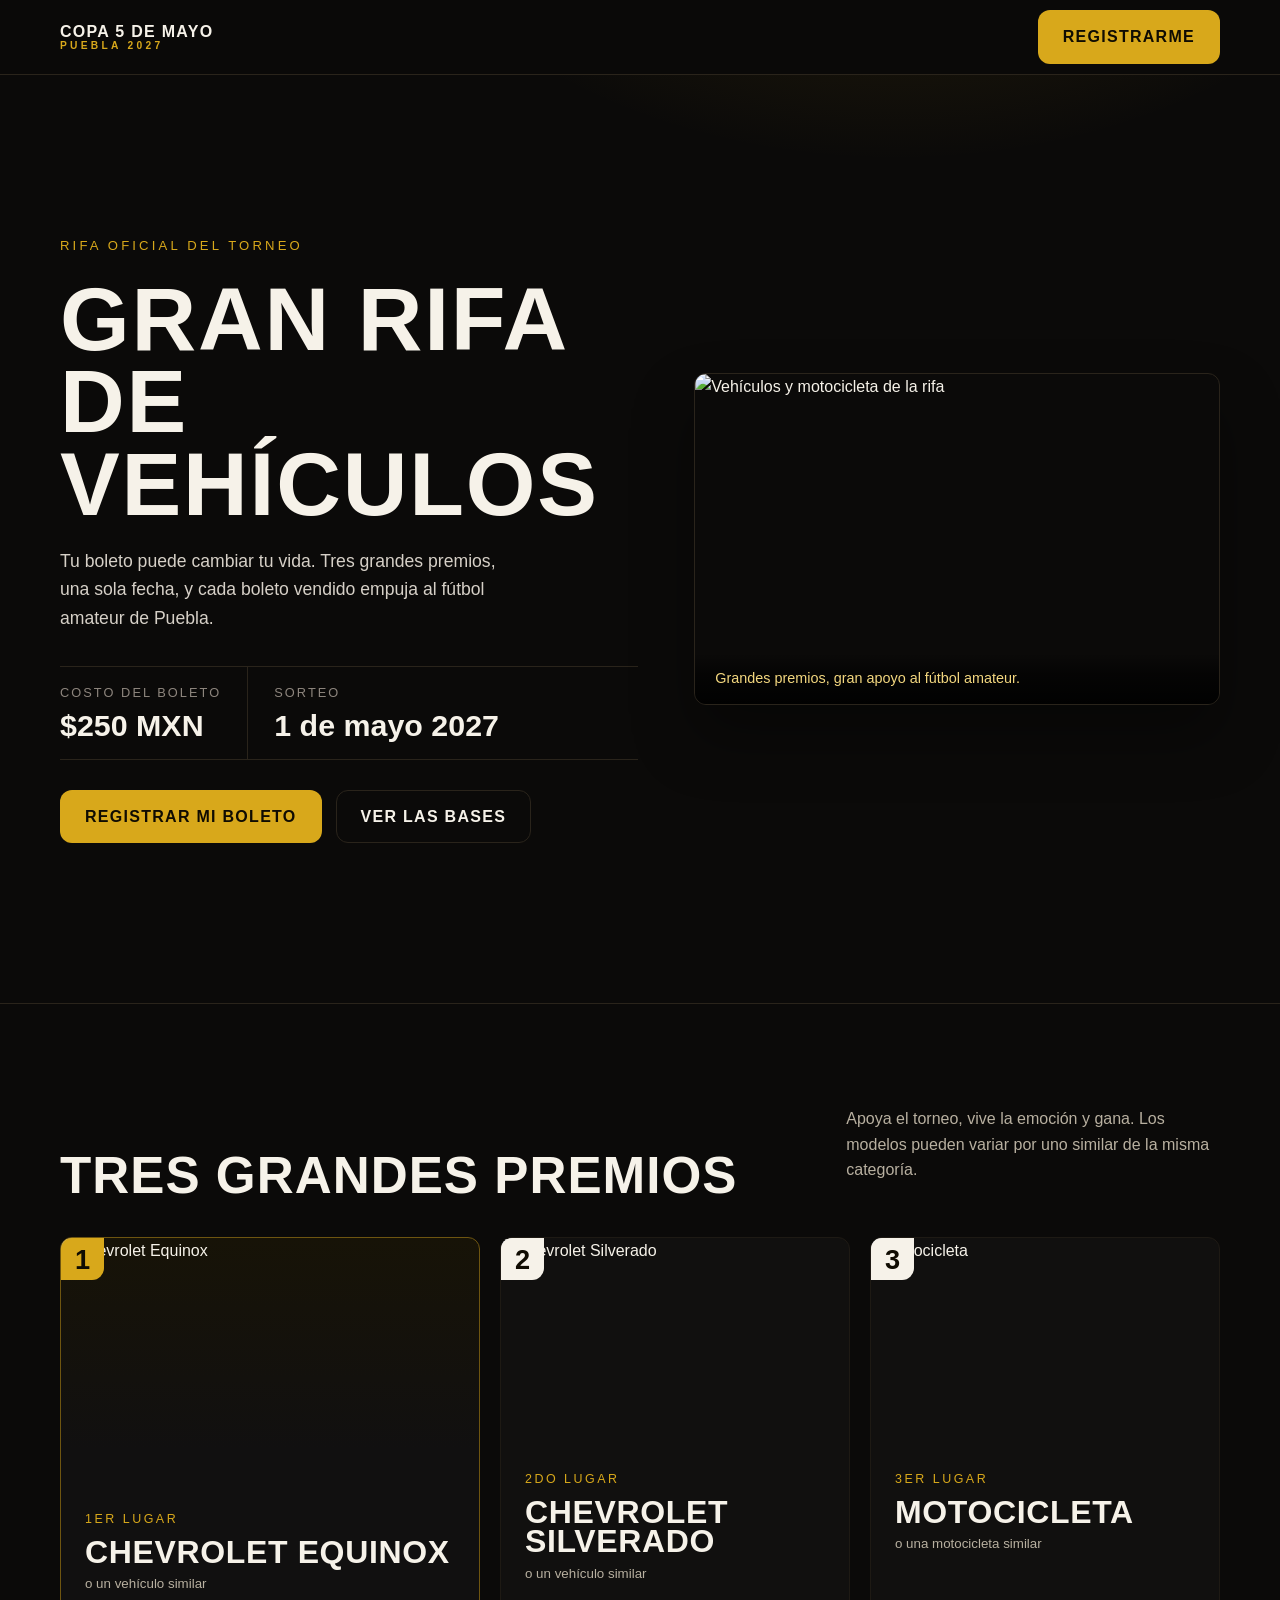
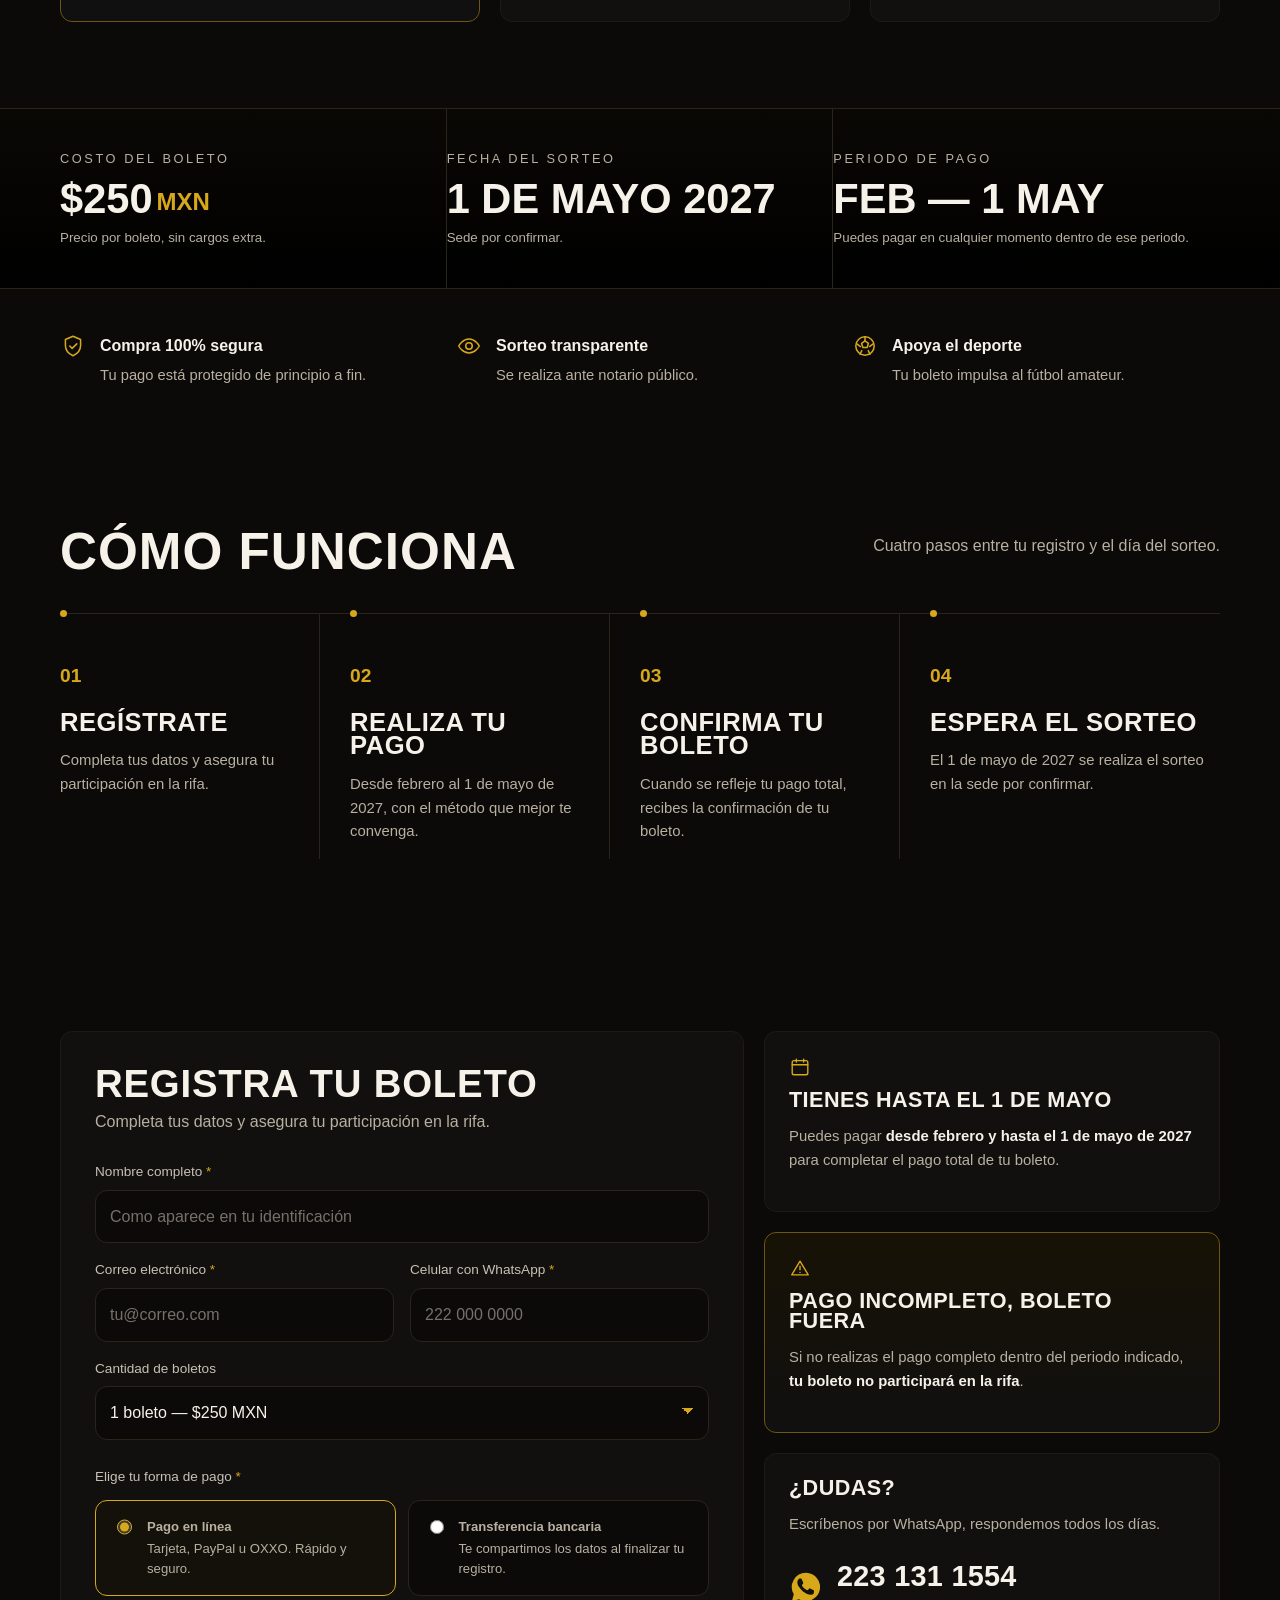
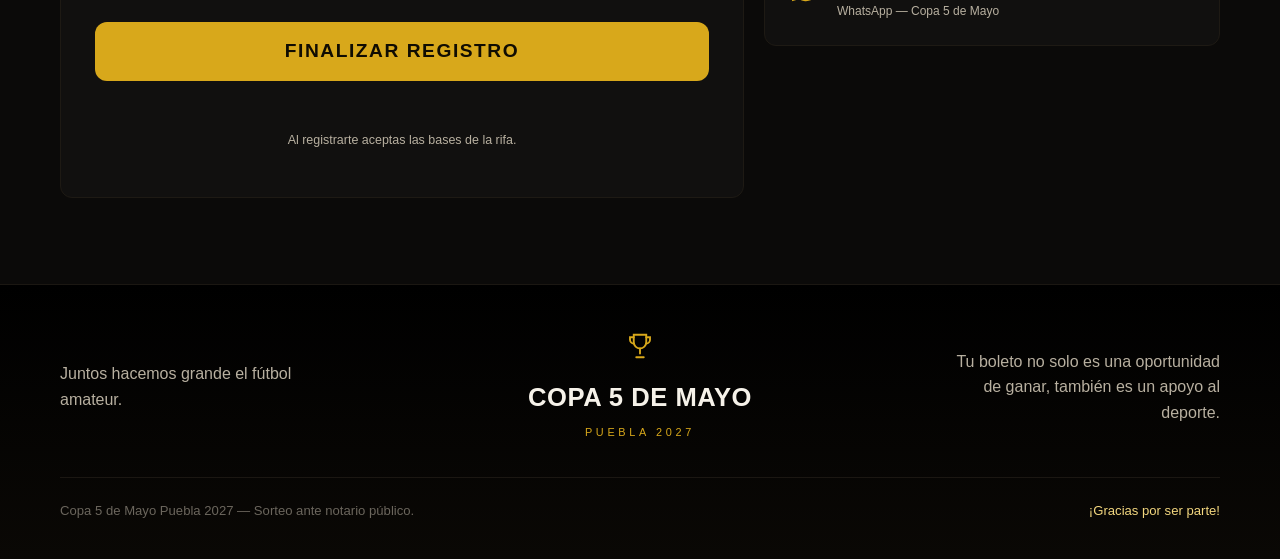
==== index.html @ 0016e9bf "first commit" ====
<!DOCTYPE html>
<html lang="es-MX">
  <head>
    <meta charset="UTF-8" />
    <meta name="viewport" content="width=device-width, initial-scale=1.0" />
    <title>Gran Rifa de Vehículos — Copa 5 de Mayo Puebla 2027</title>
    <meta
      name="description"
      content="Rifa oficial de la Copa 5 de Mayo Puebla 2027. Boleto $250 MXN. Sorteo el 1 de mayo de 2027 ante notario público."
    />
    <link rel="stylesheet" href="styles.css" />
  </head>
  <body>
    <header>
      <div class="container navbar">
        <a class="brand" href="#inicio" aria-label="Inicio">
          <span class="brand-name">Copa 5 de Mayo<span>Puebla 2027</span></span>
        </a>
        <a class="btn btn-primary" href="#registro">Registrarme</a>
      </div>
    </header>

    <main id="inicio">
      <section class="hero" id="rifa">
        <div class="container hero-grid">
          <div>
            <p class="kicker">Rifa oficial del torneo</p>
            <h1>Gran rifa<br />de vehículos</h1>
            <p class="lead">
              Tu boleto puede cambiar tu vida. Tres grandes premios, una sola fecha, y cada boleto vendido empuja al fútbol amateur de Puebla.
            </p>

            <dl class="hero-stats">
              <div>
                <dt>Costo del boleto</dt>
                <dd>$250 MXN</dd>
              </div>
              <div>
                <dt>Sorteo</dt>
                <dd>1 de mayo 2027</dd>
              </div>
            </dl>

            <div class="hero-actions">
              <a class="btn btn-primary" href="#registro">Registrar mi boleto</a>
              <a class="btn btn-outline" href="#bases">Ver las bases</a>
            </div>
          </div>

          <div class="hero-visual" aria-label="Premios de la rifa">
            <img src="img/vehiculos-hero.jpg" alt="Vehículos y motocicleta de la rifa" />
            <div class="hero-tag">Grandes premios, gran apoyo al fútbol amateur.</div>
          </div>
        </div>
      </section>

      <section id="premios">
        <div class="container">
          <div class="section-head">
            <h2>Tres grandes premios</h2>
            <p>Apoya el torneo, vive la emoción y gana. Los modelos pueden variar por uno similar de la misma categoría.</p>
          </div>

          <div class="prizes">
            <article class="prize featured">
              <figure>
                <span class="badge">1</span>
                <img src="img/equinox.jpg" alt="Chevrolet Equinox" />
              </figure>
              <div class="prize-body">
                <span class="label">1er lugar</span>
                <h3>Chevrolet Equinox</h3>
                <small>o un vehículo similar</small>
              </div>
            </article>

            <article class="prize">
              <figure>
                <span class="badge">2</span>
                <img src="img/silverado.jpg" alt="Chevrolet Silverado" />
              </figure>
              <div class="prize-body">
                <span class="label">2do lugar</span>
                <h3>Chevrolet Silverado</h3>
                <small>o un vehículo similar</small>
              </div>
            </article>

            <article class="prize">
              <figure>
                <span class="badge">3</span>
                <img src="img/motocicleta.jpg" alt="Motocicleta" />
              </figure>
              <div class="prize-body">
                <span class="label">3er lugar</span>
                <h3>Motocicleta</h3>
                <small>o una motocicleta similar</small>
              </div>
            </article>
          </div>
        </div>
      </section>

      <div class="stats-banner">
        <dl class="container">
          <div class="metric">
            <dt>Costo del boleto</dt>
            <dd>$250<span class="currency">MXN</span></dd>
            <small>Precio por boleto, sin cargos extra.</small>
          </div>
          <div class="metric">
            <dt>Fecha del sorteo</dt>
            <dd>1 de mayo 2027</dd>
            <small>Sede por confirmar.</small>
          </div>
          <div class="metric">
            <dt>Periodo de pago</dt>
            <dd>Feb — 1 may</dd>
            <small>Puedes pagar en cualquier momento dentro de ese periodo.</small>
          </div>
        </dl>
      </div>

      <div class="container">
        <div class="features">
          <div class="feature">
            <svg viewBox="0 0 24 24" stroke="currentColor" stroke-width="1.4" fill="none" stroke-linecap="round" stroke-linejoin="round">
              <path d="M12 3l7 3v5.5c0 4.2-2.9 7.6-7 9.5-4.1-1.9-7-5.3-7-9.5V6l7-3Z"/>
              <path d="M9 12l2.2 2.2L15.5 10"/>
            </svg>
            <div>
              <b>Compra 100% segura</b>
              <span>Tu pago está protegido de principio a fin.</span>
            </div>
          </div>

          <div class="feature">
            <svg viewBox="0 0 24 24" stroke="currentColor" stroke-width="1.4" fill="none" stroke-linecap="round" stroke-linejoin="round">
              <path d="M2.5 12S6 5.5 12 5.5 21.5 12 21.5 12 18 18.5 12 18.5 2.5 12 2.5 12Z"/>
              <circle cx="12" cy="12" r="3"/>
            </svg>
            <div>
              <b>Sorteo transparente</b>
              <span>Se realiza ante notario público.</span>
            </div>
          </div>

          <div class="feature">
            <svg viewBox="0 0 24 24" stroke="currentColor" stroke-width="1.4" fill="none" stroke-linecap="round" stroke-linejoin="round">
              <circle cx="12" cy="12" r="8.5"/>
              <path d="M12 7.2l3.2 2.3-1.2 3.8h-4l-1.2-3.8L12 7.2Z"/>
              <path d="M12 3.5v3.7M4.2 9.9l3.6 2.6M19.8 9.9l-3.6 2.6M7.4 19.6l1.6-3.3M16.6 19.6L15 16.3"/>
            </svg>
            <div>
              <b>Apoya el deporte</b>
              <span>Tu boleto impulsa al fútbol amateur.</span>
            </div>
          </div>
        </div>
      </div>

      <section id="torneo">
        <div class="container">
          <div class="section-head">
            <h2>Cómo funciona</h2>
            <p>Cuatro pasos entre tu registro y el día del sorteo.</p>
          </div>

          <div class="steps">
            <div class="step">
              <p class="num">01</p>
              <h3>Regístrate</h3>
              <p>Completa tus datos y asegura tu participación en la rifa.</p>
            </div>
            <div class="step">
              <p class="num">02</p>
              <h3>Realiza tu pago</h3>
              <p>Desde febrero al 1 de mayo de 2027, con el método que mejor te convenga.</p>
            </div>
            <div class="step">
              <p class="num">03</p>
              <h3>Confirma tu boleto</h3>
              <p>Cuando se refleje tu pago total, recibes la confirmación de tu boleto.</p>
            </div>
            <div class="step">
              <p class="num">04</p>
              <h3>Espera el sorteo</h3>
              <p>El 1 de mayo de 2027 se realiza el sorteo en la sede por confirmar.</p>
            </div>
          </div>
        </div>
      </section>

      <section id="registro">
        <div class="container register-grid">
          <div class="panel">
            <h2>Registra tu boleto</h2>
            <p class="subtext">Completa tus datos y asegura tu participación en la rifa.</p>

            <form class="form" action="#" method="post">
              <div class="fields">
                <div class="field full">
                  <label for="nombre">Nombre completo <span class="required">*</span></label>
                  <input id="nombre" name="nombre" type="text" placeholder="Como aparece en tu identificación" required />
                </div>

                <div class="field">
                  <label for="email">Correo electrónico <span class="required">*</span></label>
                  <input id="email" name="email" type="email" placeholder="tu@correo.com" required />
                </div>

                <div class="field">
                  <label for="tel">Celular con WhatsApp <span class="required">*</span></label>
                  <input id="tel" name="tel" type="tel" placeholder="222 000 0000" required />
                </div>

                <div class="field full">
                  <label for="boletos">Cantidad de boletos</label>
                  <select id="boletos" name="boletos">
                    <option>1 boleto — $250 MXN</option>
                    <option>2 boletos — $500 MXN</option>
                    <option>3 boletos — $750 MXN</option>
                    <option>5 boletos — $1,250 MXN</option>
                    <option>10 boletos — $2,500 MXN</option>
                  </select>
                </div>
              </div>

              <fieldset>
                <legend>Elige tu forma de pago <span class="required">*</span></legend>
                <div class="payment-options">
                  <label class="payment-option">
                    <input type="radio" name="pago" value="linea" checked />
                    <span>
                      <strong>Pago en línea</strong>
                      <span>Tarjeta, PayPal u OXXO. Rápido y seguro.</span>
                    </span>
                  </label>

                  <label class="payment-option">
                    <input type="radio" name="pago" value="transferencia" />
                    <span>
                      <strong>Transferencia bancaria</strong>
                      <span>Te compartimos los datos al finalizar tu registro.</span>
                    </span>
                  </label>
                </div>
              </fieldset>

              <button class="btn btn-primary submit-btn" type="submit">Finalizar registro</button>
              <div class="form-status" aria-live="polite"></div>
              <p class="note">Al registrarte aceptas las bases de la rifa.</p>
            </form>
          </div>

          <aside class="sidebar">
            <div class="info-card">
              <svg class="card-icon" viewBox="0 0 24 24" fill="none" stroke="currentColor" stroke-width="1.5" stroke-linecap="round" stroke-linejoin="round">
                <rect x="3.5" y="5" width="17" height="15.5" rx="2"/>
                <path d="M3.5 9.5h17M8 3.5v3M16 3.5v3"/>
              </svg>
              <h3>Tienes hasta el 1 de mayo</h3>
              <p>Puedes pagar <strong>desde febrero y hasta el 1 de mayo de 2027</strong> para completar el pago total de tu boleto.</p>
            </div>

            <div class="info-card warning">
              <svg class="card-icon" viewBox="0 0 24 24" fill="none" stroke="currentColor" stroke-width="1.5" stroke-linecap="round" stroke-linejoin="round">
                <path d="M12 4.5 21 19.5H3L12 4.5Z"/>
                <path d="M12 10v4M12 16.8v.2"/>
              </svg>
              <h3>Pago incompleto, boleto fuera</h3>
              <p>Si no realizas el pago completo dentro del periodo indicado, <strong>tu boleto no participará en la rifa</strong>.</p>
            </div>

            <div class="info-card" id="contacto">
              <h3>¿Dudas?</h3>
              <p style="margin-bottom: 16px;">Escríbenos por WhatsApp, respondemos todos los días.</p>
              <a class="whatsapp" href="https://wa.me/522231311554" target="_blank" rel="noopener noreferrer">
                <svg viewBox="0 0 24 24" fill="currentColor" aria-hidden="true">
                  <path d="M12 2a10 10 0 0 0-8.6 15.1L2 22l5-1.3A10 10 0 1 0 12 2Zm5.6 14.2c-.2.7-1.3 1.3-1.9 1.3-.5 0-1.1.2-3.6-.9-3-1.3-4.9-4.5-5-4.7-.2-.2-1.2-1.6-1.2-3.1 0-1.4.8-2.1 1-2.4.3-.3.6-.4.8-.4h.6c.2 0 .5-.1.7.5l1 2.4c.1.2.1.4 0 .6l-.4.6-.3.3c-.1.2-.3.3-.1.6.1.3.7 1.2 1.5 1.9 1 .9 1.8 1.2 2.1 1.3.3.1.4.1.6-.1l.9-1c.2-.2.4-.2.6-.1l2.2 1.1c.2.1.4.2.5.3.1.2.1.6-.1 1.3Z"/>
                </svg>
                <span>
                  <span class="whatsapp-number">223 131 1554</span>
                  <small>WhatsApp — Copa 5 de Mayo</small>
                </span>
              </a>
            </div>
          </aside>
        </div>
      </section>
    </main>

    <footer id="bases">
      <div class="container">
        <div class="footer-top">
          <p>Juntos hacemos grande el fútbol amateur.</p>

          <div class="footer-brand">
            <svg viewBox="0 0 24 24" fill="none" stroke="currentColor" stroke-width="1.5" stroke-linecap="round">
              <path d="M7 3h10v6a5 5 0 0 1-10 0V3Z"/>
              <path d="M7 5H4v2a3 3 0 0 0 3 3M17 5h3v2a3 3 0 0 1-3 3"/>
              <path d="M12 14v4M9 21h6"/>
            </svg>
            <b>Copa 5 de Mayo</b>
            <span>Puebla 2027</span>
          </div>

          <p class="right">Tu boleto no solo es una oportunidad de ganar, también es un apoyo al deporte.</p>
        </div>

        <div class="footer-bottom">
          <span>Copa 5 de Mayo Puebla 2027 — Sorteo ante notario público.</span>
          <em>¡Gracias por ser parte!</em>
        </div>
      </div>
    </footer>

    <script src="script.js"></script>
  </body>
</html>
---- styles.css ----
:root {
  --bg: #0b0a09;
  --bg-soft: #171310;
  --panel: #11100f;
  --line: #2a241b;
  --gold: #d8a81b;
  --gold-light: #f3d77f;
  --gold-deep: #6e5510;
  --text: #f6f2e9;
  --muted: #b8b0a0;
  --muted-strong: #8d857d;
  --shadow: rgba(0, 0, 0, 0.35);
  --radius: 12px;
  --container: 1160px;
}

* {
  box-sizing: border-box;
}

html {
  scroll-behavior: smooth;
}

body {
  margin: 0;
  font-family: Arial, Helvetica, sans-serif;
  background: var(--bg);
  color: var(--text);
  line-height: 1.6;
}

a {
  color: inherit;
  text-decoration: none;
}

img {
  display: block;
  max-width: 100%;
}

button,
input,
select {
  font: inherit;
}

.container {
  width: min(var(--container), calc(100% - 32px));
  margin: 0 auto;
}

header {
  position: sticky;
  top: 0;
  z-index: 20;
  background: rgba(11, 10, 9, 0.88);
  border-bottom: 1px solid var(--line);
  backdrop-filter: blur(10px);
}

.navbar {
  display: flex;
  align-items: center;
  justify-content: space-between;
  gap: 32px;
  min-height: 74px;
}

.brand {
  display: inline-flex;
  align-items: center;
  gap: 12px;
  text-decoration: none;
}

.brand-mark {
  width: 28px;
  height: 28px;
  display: block;
  color: var(--gold);
}

.brand-name {
  font-weight: 800;
  letter-spacing: 0.08em;
  text-transform: uppercase;
  line-height: 1.1;
}

.brand-name span {
  display: block;
  font-size: 0.64rem;
  letter-spacing: 0.32em;
  color: var(--gold);
}

.nav {
  display: flex;
  align-items: center;
  gap: 26px;
  margin-left: auto;
}

.nav a {
  color: var(--muted);
  font-size: 0.92rem;
  padding: 4px 0;
  border-bottom: 1.5px solid transparent;
  transition: color 0.2s ease, border-color 0.2s ease;
}

.nav a:hover,
.nav a.active {
  color: var(--text);
  border-color: var(--gold);
}

.btn {
  display: inline-flex;
  align-items: center;
  justify-content: center;
  gap: 10px;
  padding: 13px 24px;
  border-radius: var(--radius);
  border: 1px solid transparent;
  font-weight: 700;
  letter-spacing: 0.08em;
  text-transform: uppercase;
  cursor: pointer;
  transition: transform 0.18s ease, background 0.18s ease, border-color 0.18s ease;
}

.btn:hover {
  transform: translateY(-1px);
}

.btn-primary {
  background: var(--gold);
  color: #100c02;
}

.btn-primary:hover {
  background: var(--gold-light);
}

.btn-outline {
  background: transparent;
  border-color: var(--line);
  color: var(--text);
}

.btn-outline:hover {
  border-color: var(--gold);
  color: var(--gold-light);
}

.hero {
  position: relative;
  overflow: hidden;
  border-bottom: 1px solid var(--line);
}

.hero::before {
  content: "";
  position: absolute;
  inset: -30% 0 auto 0;
  height: 520px;
  background: radial-gradient(60% 100% at 70% 0, rgba(216, 168, 27, 0.18), transparent 70%);
  pointer-events: none;
}

.hero-grid {
  position: relative;
  display: grid;
  grid-template-columns: 1.1fr 1fr;
  gap: 56px;
  align-items: center;
  padding: 74px 0;
}

.kicker {
  margin: 0 0 22px;
  color: var(--gold);
  font-size: 0.82rem;
  letter-spacing: 0.24em;
  text-transform: uppercase;
}

h1, h2, h3 {
  margin: 0;
  line-height: 0.92;
  letter-spacing: 0.02em;
  text-transform: uppercase;
}

h1 {
  font-size: clamp(3rem, 7vw, 5.8rem);
}

.lead {
  max-width: 46ch;
  margin-top: 22px;
  color: #d6d0c7;
  font-size: 1.1rem;
}

.hero-stats {
  display: flex;
  gap: 0;
  margin: 34px 0 30px;
  border-top: 1px solid var(--line);
  border-bottom: 1px solid var(--line);
}

.hero-stats div {
  padding: 16px 26px 16px 0;
  margin-right: 26px;
  border-right: 1px solid var(--line);
}

.hero-stats div:last-child {
  border-right: 0;
}

.hero-stats dt {
  color: var(--muted-strong);
  font-size: 0.8rem;
  text-transform: uppercase;
  letter-spacing: 0.16em;
}

.hero-stats dd {
  margin: 6px 0 0;
  font-weight: 800;
  font-size: 1.9rem;
  line-height: 1.1;
}

.hero-actions {
  display: flex;
  flex-wrap: wrap;
  gap: 14px;
}

.hero-visual {
  position: relative;
  border: 1px solid var(--line);
  border-radius: var(--radius);
  overflow: hidden;
  box-shadow: 0 32px 60px var(--shadow);
}

.hero-visual img {
  width: 100%;
  height: 330px;
  object-fit: cover;
}

.hero-tag {
  position: absolute;
  inset: auto 0 0 0;
  padding: 14px 20px;
  background: linear-gradient(0deg, rgba(0,0,0,0.9), rgba(0,0,0,0.55) 60%, transparent);
  color: var(--gold-light);
  font-size: 0.9rem;
}

section {
  padding: 86px 0;
}

.section-head {
  display: flex;
  align-items: end;
  justify-content: space-between;
  gap: 32px;
  margin-bottom: 38px;
}

.section-head h2 {
  font-size: clamp(2.2rem, 4vw, 3.25rem);
}

.section-head p {
  max-width: 42ch;
  color: var(--muted);
}

.prizes {
  display: grid;
  grid-template-columns: 1.2fr 1fr 1fr;
  gap: 20px;
}

.prize {
  background: var(--panel);
  border: 1px solid #1e1a14;
  border-radius: var(--radius);
  overflow: hidden;
}

.prize.featured {
  border-color: var(--gold-deep);
  background: linear-gradient(180deg, #171307, #111010 55%);
}

.prize figure {
  position: relative;
  margin: 0;
}

.prize img {
  width: 100%;
  height: 210px;
  object-fit: cover;
}

.prize.featured img {
  height: 250px;
}

.badge {
  position: absolute;
  top: 0;
  left: 0;
  padding: 8px 14px 7px;
  background: var(--gold);
  color: #100c02;
  font-weight: 800;
  font-size: 1.7rem;
  line-height: 1;
  border-bottom-right-radius: var(--radius);
}

.prize:nth-child(2) .badge,
.prize:nth-child(3) .badge {
  background: var(--text);
}

.prize-body {
  padding: 22px 24px 26px;
}

.prize-body .label {
  display: block;
  margin-bottom: 8px;
  color: var(--gold);
  font-size: 0.78rem;
  text-transform: uppercase;
  letter-spacing: 0.2em;
}

.prize-body h3 {
  font-size: 2rem;
}

.prize-body small {
  display: block;
  margin-top: 6px;
  color: var(--muted);
}

.stats-banner {
  border-top: 1px solid var(--line);
  border-bottom: 1px solid var(--line);
  background: linear-gradient(180deg, #0a0805, #000);
}

.stats-banner .container {
  display: grid;
  grid-template-columns: repeat(3, minmax(0, 1fr));
}

.metric {
  padding: 40px 32px 40px 0;
  border-right: 1px solid var(--line);
}

.metric:last-child {
  border-right: 0;
  padding-right: 0;
}

.metric dt {
  margin-bottom: 10px;
  color: var(--muted);
  font-size: 0.8rem;
  letter-spacing: 0.2em;
  text-transform: uppercase;
}

.metric dd {
  margin: 0;
  font-size: clamp(2.6rem, 3vw, 3rem);
  font-weight: 800;
  line-height: 0.95;
  text-transform: uppercase;
}

.metric dd .currency {
  color: var(--gold);
  font-size: 1.5rem;
  vertical-align: middle;
  margin-left: 4px;
}

.metric small {
  display: block;
  margin-top: 8px;
  color: var(--muted);
}

.features {
  display: grid;
  grid-template-columns: repeat(3, minmax(0, 1fr));
  gap: 28px;
  padding: 44px 0;
}

.feature {
  display: flex;
  gap: 14px;
  align-items: flex-start;
}

.feature svg {
  width: 26px;
  height: 26px;
  color: var(--gold);
  flex-shrink: 0;
}

.feature b {
  display: block;
  margin-bottom: 3px;
}

.feature span {
  color: var(--muted);
  font-size: 0.92rem;
}

.steps {
  display: grid;
  grid-template-columns: repeat(4, minmax(0, 1fr));
  gap: 0;
  border-top: 1px solid var(--line);
}

.step {
  position: relative;
  padding: 28px 30px 0 0;
  margin-right: 30px;
  border-right: 1px solid var(--line);
}

.step:last-child {
  margin-right: 0;
  padding-right: 0;
  border-right: 0;
}

.step::before {
  content: "";
  position: absolute;
  top: -4px;
  left: 0;
  width: 7px;
  height: 7px;
  background: var(--gold);
  border-radius: 50%;
}

.step .num {
  color: var(--gold);
  font-weight: 800;
  font-size: 1.2rem;
}

.step h3 {
  margin: 10px 0 8px;
  font-size: 1.6rem;
}

.step p {
  color: var(--muted);
  font-size: 0.93rem;
}

.register-grid {
  display: grid;
  grid-template-columns: 1.5fr 1fr;
  gap: 20px;
  align-items: start;
}

.panel {
  background: var(--panel);
  border: 1px solid #1e1a14;
  border-radius: var(--radius);
  padding: 34px;
}

.panel h2 {
  font-size: clamp(2rem, 3vw, 2.4rem);
}

.subtext {
  margin-top: 8px;
  color: var(--muted);
}

.form {
  margin-top: 26px;
}

.fields {
  display: grid;
  grid-template-columns: 1fr 1fr;
  gap: 16px;
}

.field {
  display: flex;
  flex-direction: column;
  gap: 7px;
}

.field.full {
  grid-column: 1 / -1;
}

label {
  font-size: 0.85rem;
  color: #c8c0b4;
}

.required {
  color: var(--gold);
}

input,
select {
  width: 100%;
  background: #0b0a09;
  border: 1px solid var(--line);
  border-radius: var(--radius);
  color: var(--text);
  padding: 13px 14px;
  transition: border-color 0.18s ease;
}

input::placeholder {
  color: #76706a;
}

input:focus,
select:focus {
  border-color: var(--gold);
  outline: none;
}

select {
  appearance: none;
  background-image: linear-gradient(45deg, transparent 50%, var(--gold) 50%),
    linear-gradient(135deg, var(--gold) 50%, transparent 50%);
  background-position: calc(100% - 20px) 21px, calc(100% - 14px) 21px;
  background-size: 6px 6px;
  background-repeat: no-repeat;
}

fieldset {
  border: 0;
  padding: 0;
  margin: 26px 0 0;
}

legend {
  padding: 0;
  margin-bottom: 12px;
  color: #c8c0b4;
  font-size: 0.85rem;
}

.payment-options {
  display: grid;
  grid-template-columns: 1fr 1fr;
  gap: 12px;
}

.payment-option {
  display: flex;
  align-items: flex-start;
  gap: 12px;
  padding: 16px;
  background: #0b0a09;
  border: 1px solid var(--line);
  border-radius: var(--radius);
  cursor: pointer;
}

.payment-option input {
  width: 16px;
  height: 16px;
  margin-top: 2px;
  accent-color: var(--gold);
}

.payment-option strong {
  display: block;
  margin-bottom: 3px;
}

.payment-option span {
  color: var(--muted);
  font-size: 0.82rem;
  line-height: 1.5;
}

.payment-option:has(input:checked) {
  border-color: var(--gold);
  background: #14110a;
}

.submit-btn {
  width: 100%;
  margin-top: 26px;
  font-size: 1.2rem;
}

.form-status {
  min-height: 24px;
  margin-top: 12px;
  font-size: 0.88rem;
  color: var(--gold-light);
}

.note {
  margin-top: 14px;
  text-align: center;
  color: var(--muted);
  font-size: 0.78rem;
}

.sidebar {
  display: flex;
  flex-direction: column;
  gap: 20px;
}

.info-card {
  padding: 24px;
  border: 1px solid #1e1a14;
  border-radius: var(--radius);
  background: var(--panel);
}

.info-card.warning {
  border-color: var(--gold-deep);
  background: linear-gradient(180deg, #171205, #111010);
}

.info-card h3 {
  margin-bottom: 10px;
  font-size: 1.35rem;
}

.info-card p {
  color: var(--muted);
  font-size: 0.93rem;
}

.info-card strong {
  color: var(--text);
  font-weight: 600;
}

.card-icon {
  display: block;
  width: 22px;
  height: 22px;
  margin-bottom: 12px;
  color: var(--gold);
}

.whatsapp {
  display: flex;
  align-items: center;
  gap: 14px;
}

.whatsapp svg {
  width: 34px;
  height: 34px;
  color: var(--gold);
}

.whatsapp-number {
  display: block;
  font-size: 1.8rem;
  font-weight: 800;
  letter-spacing: 0.01em;
}

.whatsapp small {
  display: block;
  margin-top: 3px;
  color: var(--muted);
  font-size: 0.75rem;
}

footer {
  border-top: 1px solid #1b1712;
  padding: 46px 0 38px;
  background: linear-gradient(180deg, #000, #0a0805);
}

.footer-top {
  display: grid;
  grid-template-columns: 1fr auto 1fr;
  gap: 32px;
  align-items: center;
}

.footer-top p {
  max-width: 32ch;
  color: var(--muted);
}

.footer-top .right {
  margin-left: auto;
  text-align: right;
}

.footer-brand {
  text-align: center;
}

.footer-brand svg {
  width: 30px;
  height: 30px;
  margin: 0 auto 8px;
  color: var(--gold);
}

.footer-brand b {
  display: block;
  font-size: 1.6rem;
  text-transform: uppercase;
  letter-spacing: 0.02em;
}

.footer-brand span {
  font-size: 0.68rem;
  letter-spacing: 0.34em;
  color: var(--gold);
  text-transform: uppercase;
}

.footer-bottom {
  display: flex;
  justify-content: space-between;
  gap: 20px;
  margin-top: 34px;
  padding-top: 22px;
  border-top: 1px solid #1b1712;
  color: #6b665d;
  font-size: 0.82rem;
}

.footer-bottom em {
  font-style: normal;
  color: var(--gold-light);
}

@media (max-width: 1000px) {
  .section-head {
    flex-direction: column;
    align-items: flex-start;
    gap: 14px;
  }

  .hero-grid,
  .register-grid,
  .prizes {
    grid-template-columns: 1fr;
  }

  .stats-banner .container {
    grid-template-columns: 1fr;
  }

  .metric {
    border-right: 0;
    border-bottom: 1px solid var(--line);
    padding: 28px 0;
  }

  .metric:last-child {
    border-bottom: 0;
  }

  .features {
    grid-template-columns: 1fr;
  }

  .steps {
    grid-template-columns: 1fr 1fr;
  }

  .step:nth-child(2) {
    border-right: 0;
  }

  .footer-top {
    grid-template-columns: 1fr;
    text-align: center;
  }

  .footer-top p,
  .footer-top .right {
    margin: 0 auto;
    text-align: center;
    max-width: none;
  }

  .nav {
    display: none;
  }
}

@media (max-width: 640px) {
  .container {
    width: min(var(--container), calc(100% - 20px));
  }

  section {
    padding: 58px 0;
  }

  .hero-stats {
    flex-direction: column;
  }

  .hero-stats div {
    margin-right: 0;
    padding: 14px 0;
    border-right: 0;
    border-bottom: 1px solid var(--line);
  }

  .hero-stats div:last-child {
    border-bottom: 0;
  }

  .steps,
  .fields,
  .payment-options {
    grid-template-columns: 1fr;
  }

  .step {
    margin-right: 0;
    padding-right: 0;
    border-right: 0;
    padding-bottom: 22px;
  }

  .panel {
    padding: 24px;
  }

  .footer-bottom {
    flex-direction: column;
    text-align: center;
  }
}

@media (prefers-reduced-motion: reduce) {
  * {
    scroll-behavior: auto;
    transition: none !important;
  }
}
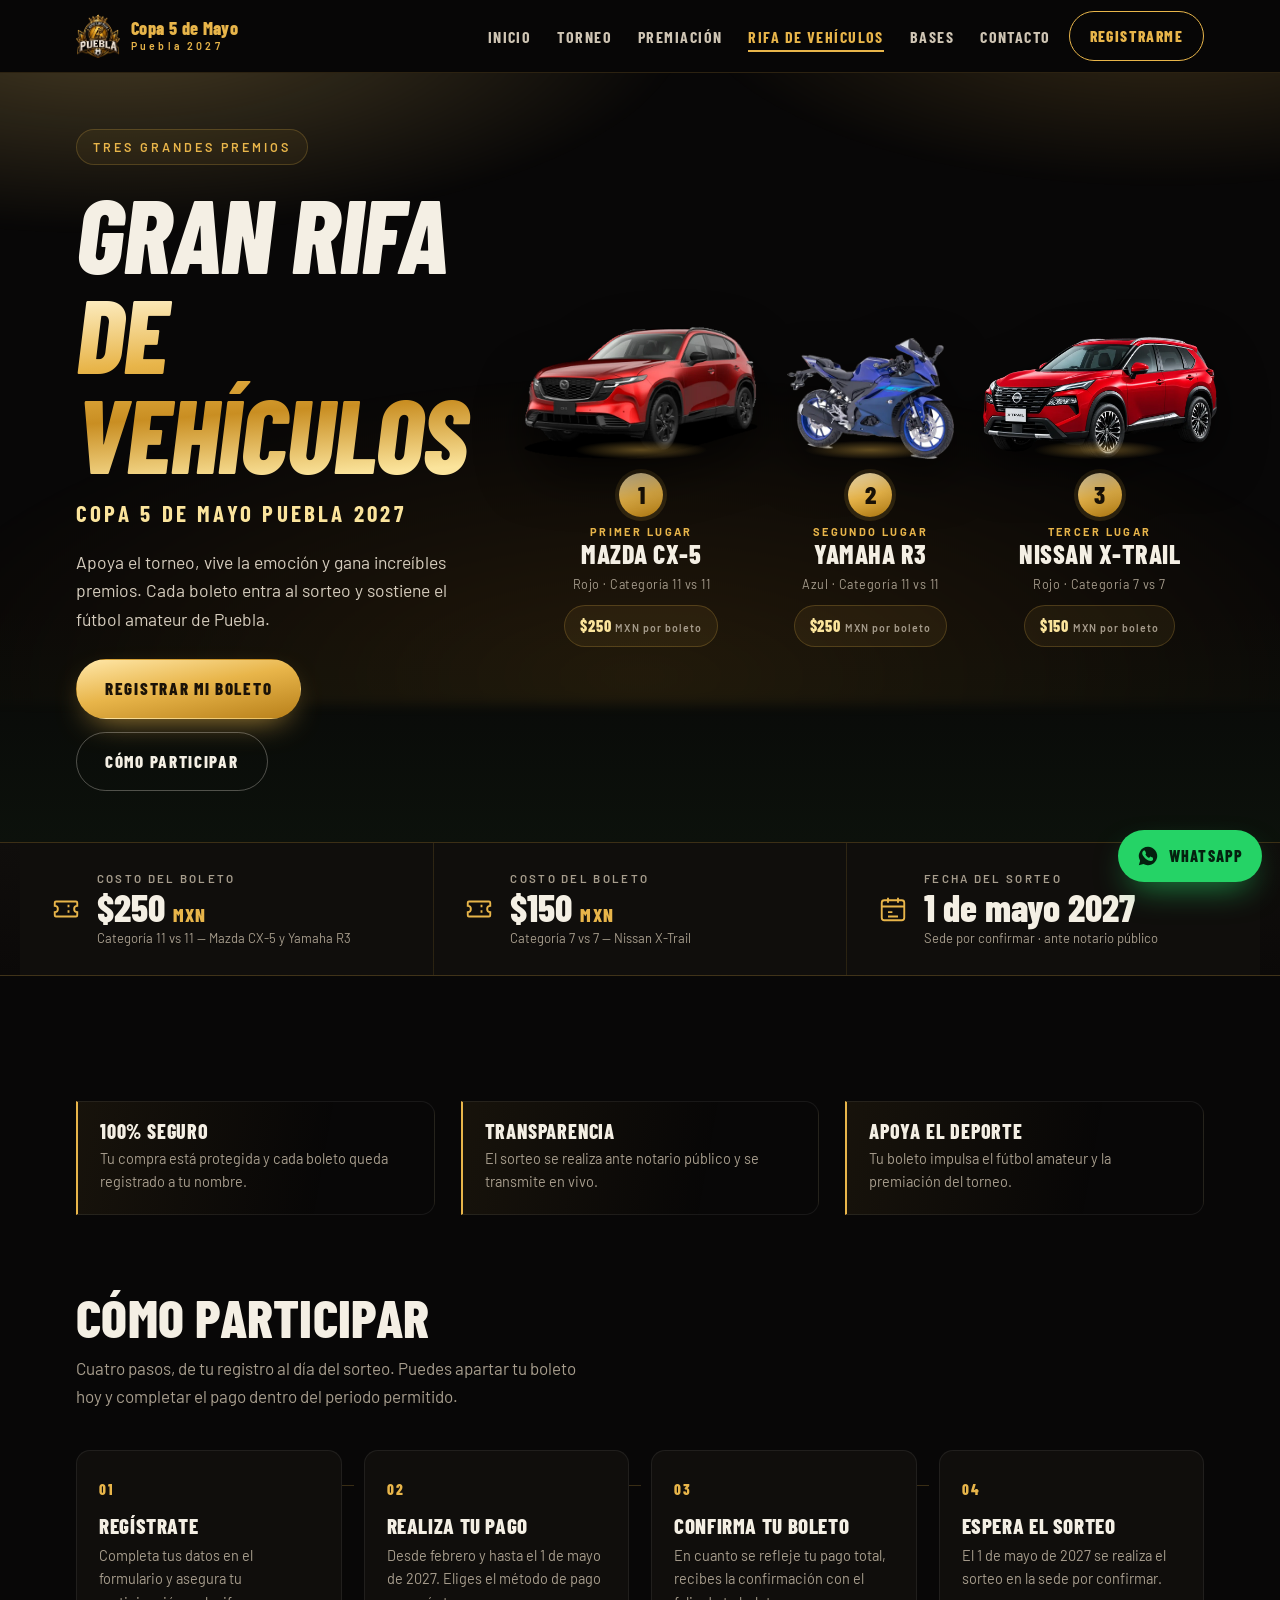
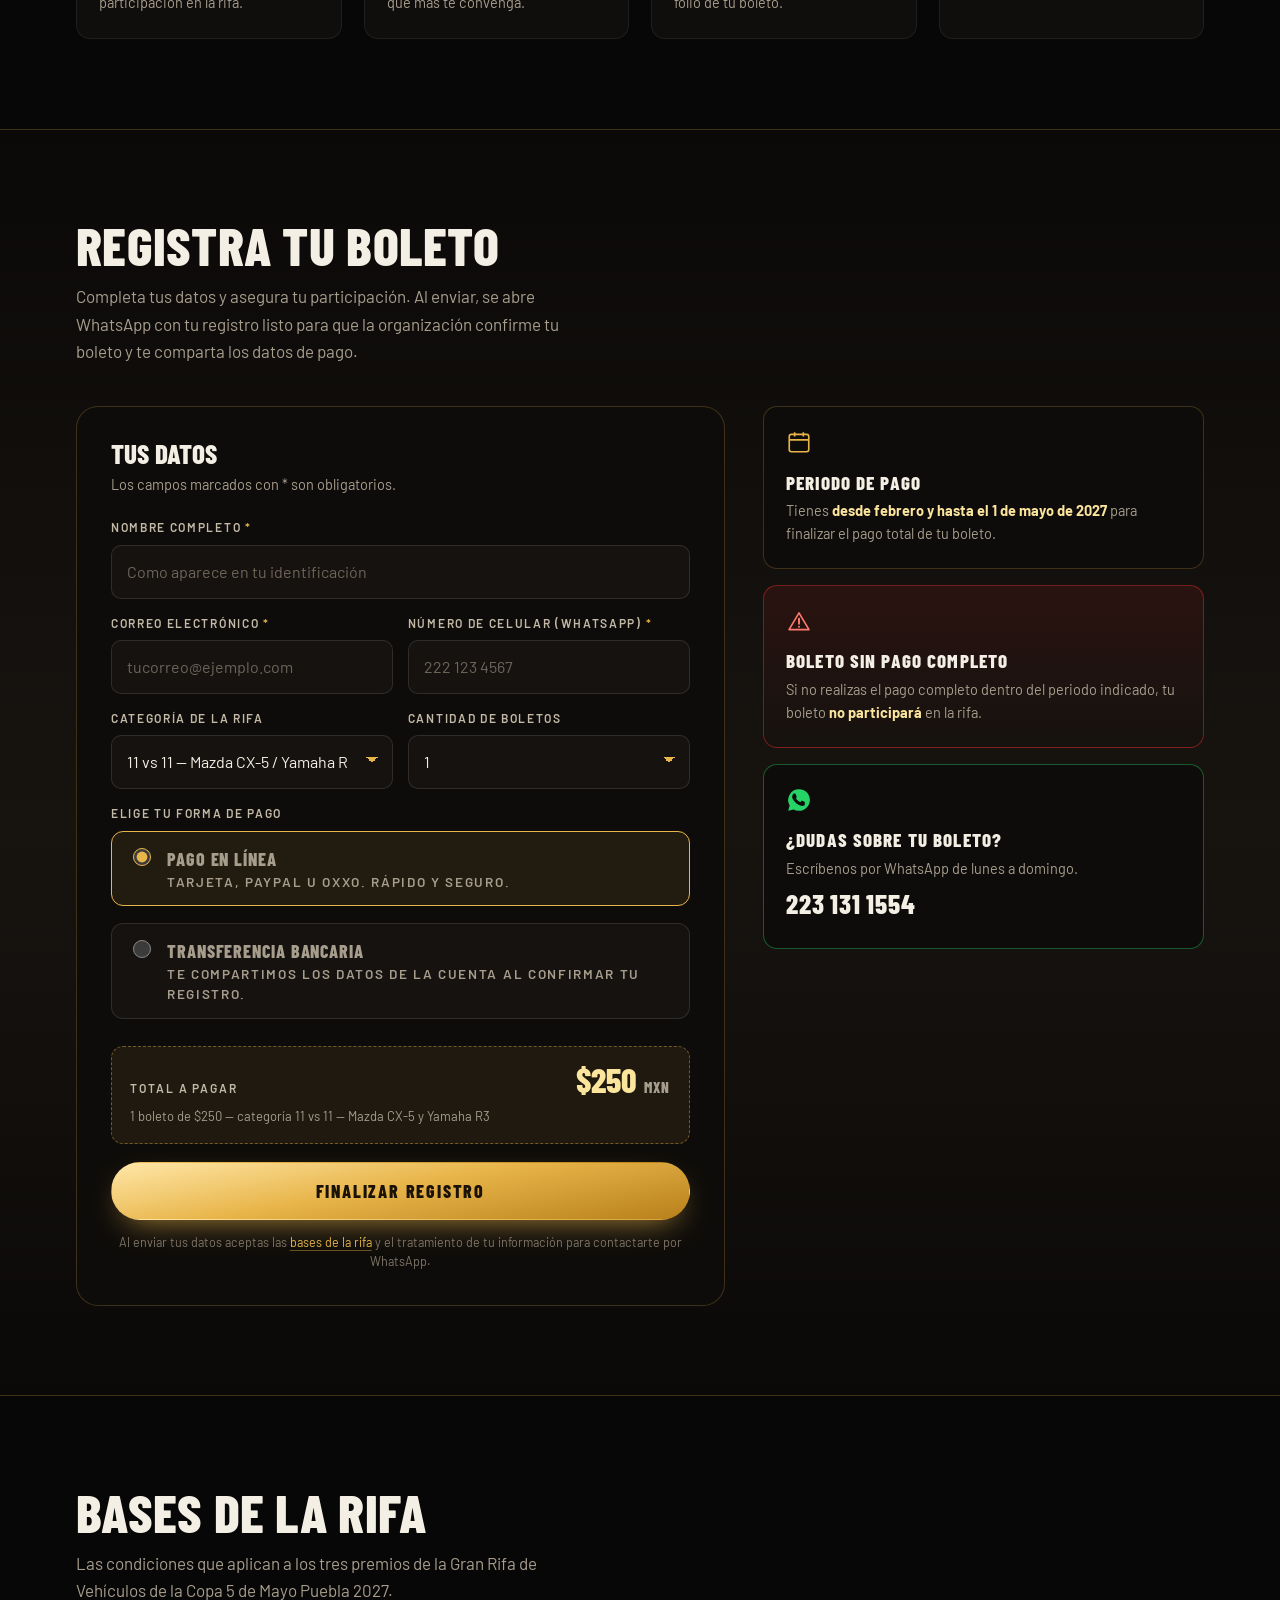
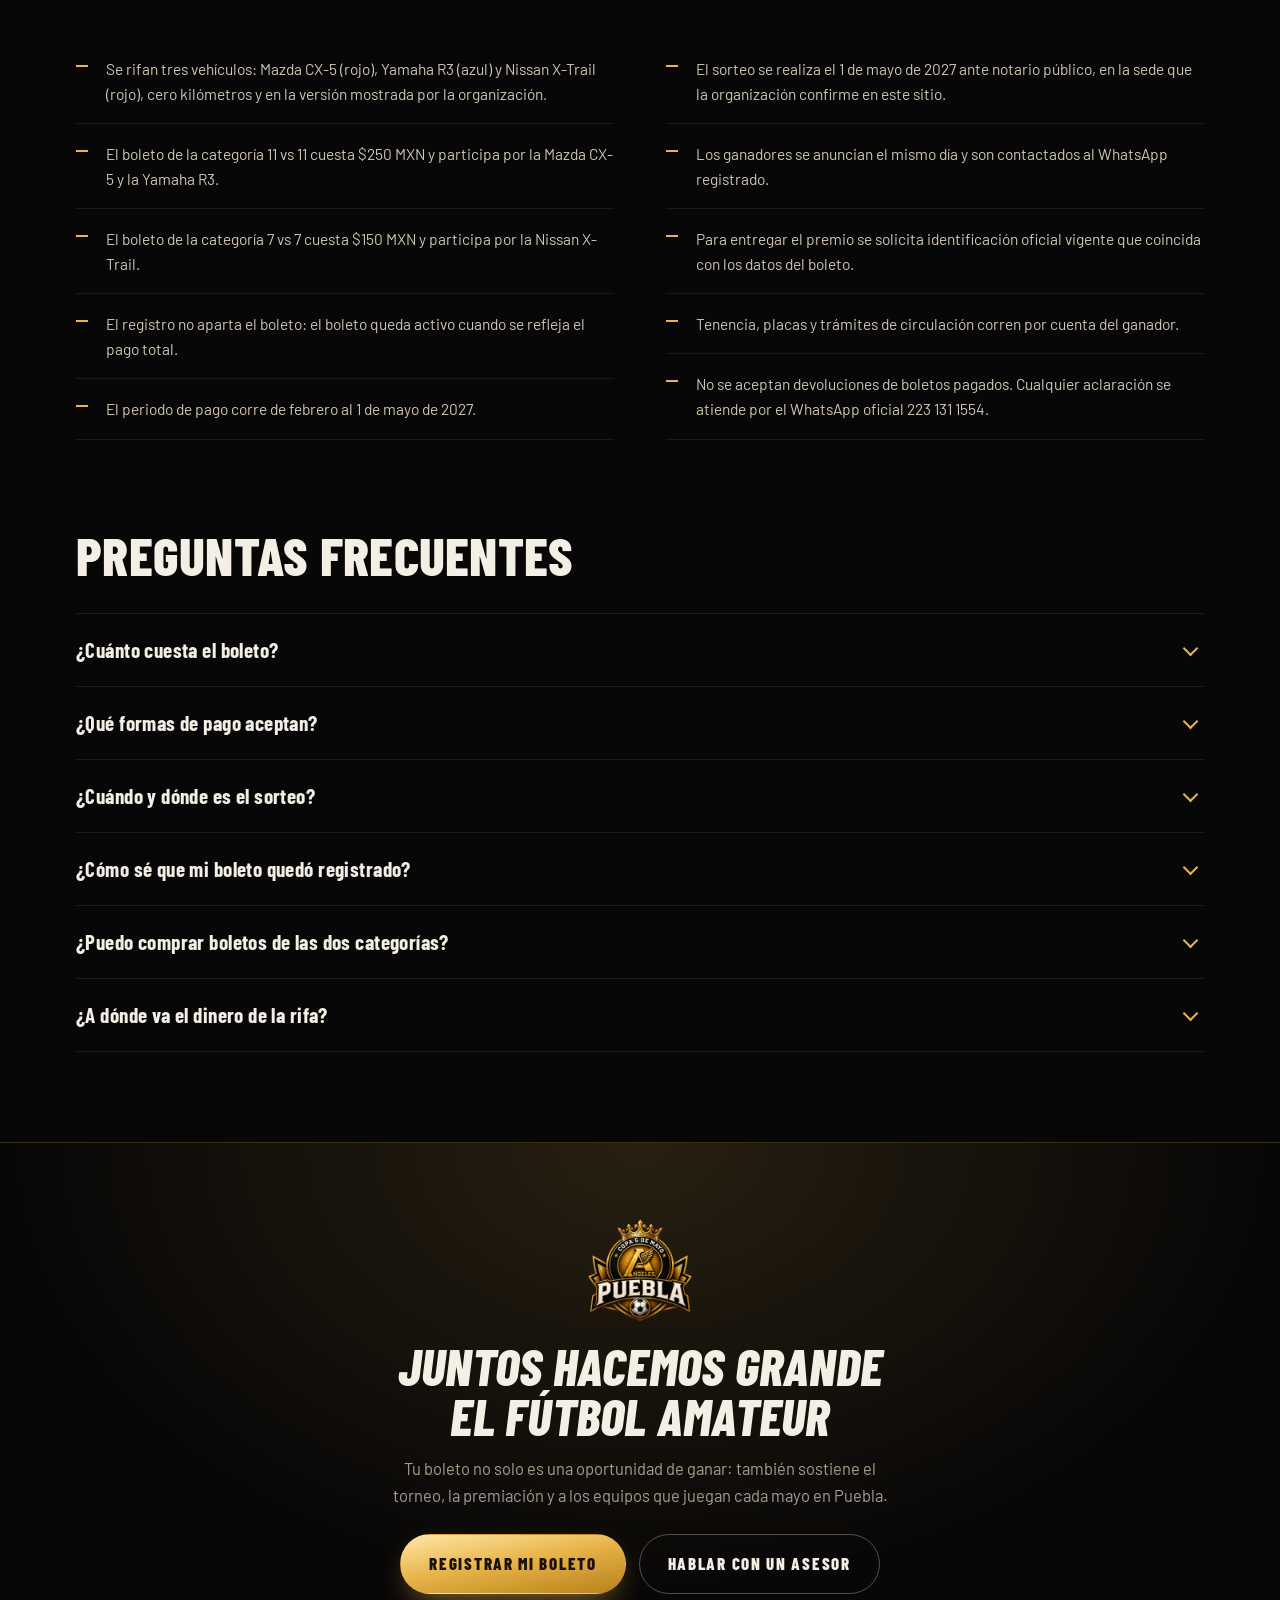
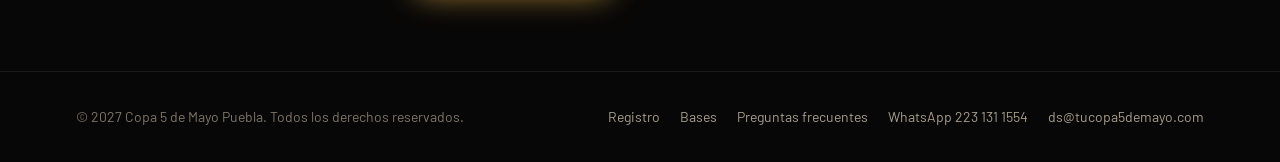
==== commit fdc8ef86: "renombrar pagina principal a index" ====
--- a/index.html
+++ b/index.html
@@ -1,320 +1,366 @@
 <!DOCTYPE html>
 <html lang="es-MX">
-  <head>
-    <meta charset="UTF-8" />
-    <meta name="viewport" content="width=device-width, initial-scale=1.0" />
-    <title>Gran Rifa de Vehículos — Copa 5 de Mayo Puebla 2027</title>
-    <meta
-      name="description"
-      content="Rifa oficial de la Copa 5 de Mayo Puebla 2027. Boleto $250 MXN. Sorteo el 1 de mayo de 2027 ante notario público."
-    />
-    <link rel="stylesheet" href="styles.css" />
-  </head>
-  <body>
-    <header>
-      <div class="container navbar">
-        <a class="brand" href="#inicio" aria-label="Inicio">
-          <span class="brand-name">Copa 5 de Mayo<span>Puebla 2027</span></span>
-        </a>
-        <a class="btn btn-primary" href="#registro">Registrarme</a>
-      </div>
-    </header>
-
-    <main id="inicio">
-      <section class="hero" id="rifa">
-        <div class="container hero-grid">
-          <div>
-            <p class="kicker">Rifa oficial del torneo</p>
-            <h1>Gran rifa<br />de vehículos</h1>
-            <p class="lead">
-              Tu boleto puede cambiar tu vida. Tres grandes premios, una sola fecha, y cada boleto vendido empuja al fútbol amateur de Puebla.
-            </p>
-
-            <dl class="hero-stats">
-              <div>
-                <dt>Costo del boleto</dt>
-                <dd>$250 MXN</dd>
-              </div>
-              <div>
-                <dt>Sorteo</dt>
-                <dd>1 de mayo 2027</dd>
-              </div>
-            </dl>
-
-            <div class="hero-actions">
-              <a class="btn btn-primary" href="#registro">Registrar mi boleto</a>
-              <a class="btn btn-outline" href="#bases">Ver las bases</a>
-            </div>
-          </div>
-
-          <div class="hero-visual" aria-label="Premios de la rifa">
-            <img src="img/vehiculos-hero.jpg" alt="Vehículos y motocicleta de la rifa" />
-            <div class="hero-tag">Grandes premios, gran apoyo al fútbol amateur.</div>
-          </div>
-        </div>
-      </section>
-
-      <section id="premios">
-        <div class="container">
-          <div class="section-head">
-            <h2>Tres grandes premios</h2>
-            <p>Apoya el torneo, vive la emoción y gana. Los modelos pueden variar por uno similar de la misma categoría.</p>
-          </div>
-
-          <div class="prizes">
-            <article class="prize featured">
-              <figure>
-                <span class="badge">1</span>
-                <img src="img/equinox.jpg" alt="Chevrolet Equinox" />
-              </figure>
-              <div class="prize-body">
-                <span class="label">1er lugar</span>
-                <h3>Chevrolet Equinox</h3>
-                <small>o un vehículo similar</small>
-              </div>
-            </article>
-
-            <article class="prize">
-              <figure>
-                <span class="badge">2</span>
-                <img src="img/silverado.jpg" alt="Chevrolet Silverado" />
-              </figure>
-              <div class="prize-body">
-                <span class="label">2do lugar</span>
-                <h3>Chevrolet Silverado</h3>
-                <small>o un vehículo similar</small>
-              </div>
-            </article>
-
-            <article class="prize">
-              <figure>
-                <span class="badge">3</span>
-                <img src="img/motocicleta.jpg" alt="Motocicleta" />
-              </figure>
-              <div class="prize-body">
-                <span class="label">3er lugar</span>
-                <h3>Motocicleta</h3>
-                <small>o una motocicleta similar</small>
-              </div>
-            </article>
-          </div>
-        </div>
-      </section>
-
-      <div class="stats-banner">
-        <dl class="container">
-          <div class="metric">
-            <dt>Costo del boleto</dt>
-            <dd>$250<span class="currency">MXN</span></dd>
-            <small>Precio por boleto, sin cargos extra.</small>
-          </div>
-          <div class="metric">
-            <dt>Fecha del sorteo</dt>
-            <dd>1 de mayo 2027</dd>
-            <small>Sede por confirmar.</small>
-          </div>
-          <div class="metric">
-            <dt>Periodo de pago</dt>
-            <dd>Feb — 1 may</dd>
-            <small>Puedes pagar en cualquier momento dentro de ese periodo.</small>
-          </div>
-        </dl>
-      </div>
-
-      <div class="container">
-        <div class="features">
-          <div class="feature">
-            <svg viewBox="0 0 24 24" stroke="currentColor" stroke-width="1.4" fill="none" stroke-linecap="round" stroke-linejoin="round">
-              <path d="M12 3l7 3v5.5c0 4.2-2.9 7.6-7 9.5-4.1-1.9-7-5.3-7-9.5V6l7-3Z"/>
-              <path d="M9 12l2.2 2.2L15.5 10"/>
-            </svg>
+<head>
+<meta charset="utf-8">
+<meta name="viewport" content="width=device-width, initial-scale=1">
+<title>Gran Rifa de Vehículos — Copa 5 de Mayo Puebla 2027</title>
+<meta name="description" content="Gran rifa de vehículos de la Copa 5 de Mayo Puebla 2027. Mazda CX-5, Yamaha R3 y Nissan X-Trail. Boletos desde $150 MXN. Sorteo el 1 de mayo de 2027 ante notario público.">
+<meta name="theme-color" content="#0A0A0A">
+<meta property="og:title" content="Gran Rifa de Vehículos — Copa 5 de Mayo Puebla 2027">
+<meta property="og:description" content="Tres grandes premios. Boletos desde $150 MXN. Sorteo el 1 de mayo de 2027.">
+<meta property="og:type" content="website">
+<link rel="preconnect" href="https://fonts.googleapis.com">
+<link rel="preconnect" href="https://fonts.gstatic.com" crossorigin>
+<link href="https://fonts.googleapis.com/css2?family=Barlow+Condensed:ital,wght@0,600;0,700;0,800;1,800&family=Barlow:ital,wght@0,400;0,500;0,600;0,700;1,600&display=swap" rel="stylesheet">
+<link rel="stylesheet" href="estilos.css">
+</head>
+<body>
+
+<header class="nav">
+  <div class="wrap nav-in">
+    <a class="brand" href="#top">
+      <img src="[data-uri]" alt="Escudo Copa 5 de Mayo Puebla">
+      <span style="display:block">
+        <b>Copa 5 de Mayo</b>
+        <span>Puebla 2027</span>
+      </span>
+    </a>
+    <button class="burger" id="burger" aria-expanded="false" aria-controls="navlinks" aria-label="Abrir menú">
+      <svg width="20" height="14" viewBox="0 0 20 14" fill="none" aria-hidden="true"><path d="M0 1h20M0 7h20M0 13h20" stroke="currentColor" stroke-width="2"/></svg>
+    </button>
+    <ul class="nav-links" id="navlinks">
+      <li><a href="https://darkturquoise-oryx-205801.hostingersite.com/index.php">Inicio</a></li>
+      <li><a href="https://darkturquoise-oryx-205801.hostingersite.com/copa-mayor.php">Torneo</a></li>
+      <li><a href="https://darkturquoise-oryx-205801.hostingersite.com/index.php#premios">Premiación</a></li>
+      <li><a href="#top" class="on">Rifa de vehículos</a></li>
+      <li><a href="#bases">Bases</a></li>
+      <li><a href="#contacto">Contacto</a></li>
+    </ul>
+    <a class="nav-cta" href="#registro">Registrarme</a>
+  </div>
+</header>
+
+<main id="top">
+
+  <!-- HERO -->
+  <section class="hero">
+    <div class="wrap hero-grid">
+      <div>
+        <span class="hero-kicker reveal">Tres grandes premios</span>
+        <h1 class="reveal d1">Gran rifa<span class="l2 gold-text">de vehículos</span></h1>
+        <p class="hero-sub reveal d2">Copa 5 de Mayo Puebla 2027</p>
+        <p class="hero-lead reveal d2">Apoya el torneo, vive la emoción y gana increíbles premios. Cada boleto entra al sorteo y sostiene el fútbol amateur de Puebla.</p>
+        <div class="hero-actions reveal d3">
+          <a class="btn btn-gold" href="#registro">Registrar mi boleto</a>
+          <a class="btn btn-ghost" href="#como-funciona">Cómo participar</a>
+        </div>
+      </div>
+
+      <div class="podium reveal d2">
+        <article class="prize prize--1">
+          <div class="prize-img"><img src="[data-uri]" alt="Mazda CX-5 roja, primer premio de la rifa"></div>
+          <span class="rank" aria-hidden="true">1</span>
+          <h3><span class="place">Primer lugar</span>Mazda CX-5</h3>
+          <p class="cat">Rojo · Categoría 11 vs 11</p>
+          <p class="tick">$250 <small>MXN por boleto</small></p>
+        </article>
+        <article class="prize prize--2">
+          <div class="prize-img"><img src="[data-uri]" alt="Motocicleta Yamaha R3 azul, segundo premio de la rifa"></div>
+          <span class="rank" aria-hidden="true">2</span>
+          <h3><span class="place">Segundo lugar</span>Yamaha R3</h3>
+          <p class="cat">Azul · Categoría 11 vs 11</p>
+          <p class="tick">$250 <small>MXN por boleto</small></p>
+        </article>
+        <article class="prize prize--3">
+          <div class="prize-img"><img src="[data-uri]" alt="Nissan X-Trail roja, tercer premio de la rifa"></div>
+          <span class="rank" aria-hidden="true">3</span>
+          <h3><span class="place">Tercer lugar</span>Nissan X-Trail</h3>
+          <p class="cat">Rojo · Categoría 7 vs 7</p>
+          <p class="tick">$150 <small>MXN por boleto</small></p>
+        </article>
+      </div>
+    </div>
+
+    <!-- FACTS -->
+    <div class="facts">
+      <div class="wrap" style="padding-inline:0">
+        <div class="facts-in">
+          <div class="fact">
+            <svg class="ic" width="30" height="30" viewBox="0 0 24 24" fill="none" aria-hidden="true"><path d="M3 9.5V7a1 1 0 0 1 1-1h16a1 1 0 0 1 1 1v2.5a2.5 2.5 0 0 0 0 5V17a1 1 0 0 1-1 1H4a1 1 0 0 1-1-1v-2.5a2.5 2.5 0 0 0 0-5Z" stroke="currentColor" stroke-width="1.5"/><path d="M14 8.5v7" stroke="currentColor" stroke-width="1.5" stroke-dasharray="2 2.5"/></svg>
             <div>
-              <b>Compra 100% segura</b>
-              <span>Tu pago está protegido de principio a fin.</span>
-            </div>
-          </div>
-
-          <div class="feature">
-            <svg viewBox="0 0 24 24" stroke="currentColor" stroke-width="1.4" fill="none" stroke-linecap="round" stroke-linejoin="round">
-              <path d="M2.5 12S6 5.5 12 5.5 21.5 12 21.5 12 18 18.5 12 18.5 2.5 12 2.5 12Z"/>
-              <circle cx="12" cy="12" r="3"/>
-            </svg>
+              <p class="k">Costo del boleto</p>
+              <p class="v">$250 <em>MXN</em></p>
+              <p class="n">Categoría 11 vs 11 — Mazda CX-5 y Yamaha R3</p>
+            </div>
+          </div>
+          <div class="fact">
+            <svg class="ic" width="30" height="30" viewBox="0 0 24 24" fill="none" aria-hidden="true"><path d="M3 9.5V7a1 1 0 0 1 1-1h16a1 1 0 0 1 1 1v2.5a2.5 2.5 0 0 0 0 5V17a1 1 0 0 1-1 1H4a1 1 0 0 1-1-1v-2.5a2.5 2.5 0 0 0 0-5Z" stroke="currentColor" stroke-width="1.5"/><path d="M14 8.5v7" stroke="currentColor" stroke-width="1.5" stroke-dasharray="2 2.5"/></svg>
             <div>
-              <b>Sorteo transparente</b>
-              <span>Se realiza ante notario público.</span>
-            </div>
-          </div>
-
-          <div class="feature">
-            <svg viewBox="0 0 24 24" stroke="currentColor" stroke-width="1.4" fill="none" stroke-linecap="round" stroke-linejoin="round">
-              <circle cx="12" cy="12" r="8.5"/>
-              <path d="M12 7.2l3.2 2.3-1.2 3.8h-4l-1.2-3.8L12 7.2Z"/>
-              <path d="M12 3.5v3.7M4.2 9.9l3.6 2.6M19.8 9.9l-3.6 2.6M7.4 19.6l1.6-3.3M16.6 19.6L15 16.3"/>
-            </svg>
+              <p class="k">Costo del boleto</p>
+              <p class="v">$150 <em>MXN</em></p>
+              <p class="n">Categoría 7 vs 7 — Nissan X-Trail</p>
+            </div>
+          </div>
+          <div class="fact">
+            <svg class="ic" width="30" height="30" viewBox="0 0 24 24" fill="none" aria-hidden="true"><rect x="3" y="5" width="18" height="16" rx="2" stroke="currentColor" stroke-width="1.5"/><path d="M3 10h18M8 3v4M16 3v4" stroke="currentColor" stroke-width="1.5"/><path d="M8 14.5h3.5M8 18h8" stroke="currentColor" stroke-width="1.5"/></svg>
             <div>
-              <b>Apoya el deporte</b>
-              <span>Tu boleto impulsa al fútbol amateur.</span>
-            </div>
-          </div>
-        </div>
-      </div>
-
-      <section id="torneo">
-        <div class="container">
-          <div class="section-head">
-            <h2>Cómo funciona</h2>
-            <p>Cuatro pasos entre tu registro y el día del sorteo.</p>
-          </div>
-
-          <div class="steps">
-            <div class="step">
-              <p class="num">01</p>
-              <h3>Regístrate</h3>
-              <p>Completa tus datos y asegura tu participación en la rifa.</p>
-            </div>
-            <div class="step">
-              <p class="num">02</p>
-              <h3>Realiza tu pago</h3>
-              <p>Desde febrero al 1 de mayo de 2027, con el método que mejor te convenga.</p>
-            </div>
-            <div class="step">
-              <p class="num">03</p>
-              <h3>Confirma tu boleto</h3>
-              <p>Cuando se refleje tu pago total, recibes la confirmación de tu boleto.</p>
-            </div>
-            <div class="step">
-              <p class="num">04</p>
-              <h3>Espera el sorteo</h3>
-              <p>El 1 de mayo de 2027 se realiza el sorteo en la sede por confirmar.</p>
-            </div>
-          </div>
-        </div>
-      </section>
-
-      <section id="registro">
-        <div class="container register-grid">
-          <div class="panel">
-            <h2>Registra tu boleto</h2>
-            <p class="subtext">Completa tus datos y asegura tu participación en la rifa.</p>
-
-            <form class="form" action="#" method="post">
-              <div class="fields">
-                <div class="field full">
-                  <label for="nombre">Nombre completo <span class="required">*</span></label>
-                  <input id="nombre" name="nombre" type="text" placeholder="Como aparece en tu identificación" required />
-                </div>
-
-                <div class="field">
-                  <label for="email">Correo electrónico <span class="required">*</span></label>
-                  <input id="email" name="email" type="email" placeholder="tu@correo.com" required />
-                </div>
-
-                <div class="field">
-                  <label for="tel">Celular con WhatsApp <span class="required">*</span></label>
-                  <input id="tel" name="tel" type="tel" placeholder="222 000 0000" required />
-                </div>
-
-                <div class="field full">
-                  <label for="boletos">Cantidad de boletos</label>
-                  <select id="boletos" name="boletos">
-                    <option>1 boleto — $250 MXN</option>
-                    <option>2 boletos — $500 MXN</option>
-                    <option>3 boletos — $750 MXN</option>
-                    <option>5 boletos — $1,250 MXN</option>
-                    <option>10 boletos — $2,500 MXN</option>
-                  </select>
-                </div>
-              </div>
-
-              <fieldset>
-                <legend>Elige tu forma de pago <span class="required">*</span></legend>
-                <div class="payment-options">
-                  <label class="payment-option">
-                    <input type="radio" name="pago" value="linea" checked />
-                    <span>
-                      <strong>Pago en línea</strong>
-                      <span>Tarjeta, PayPal u OXXO. Rápido y seguro.</span>
-                    </span>
-                  </label>
-
-                  <label class="payment-option">
-                    <input type="radio" name="pago" value="transferencia" />
-                    <span>
-                      <strong>Transferencia bancaria</strong>
-                      <span>Te compartimos los datos al finalizar tu registro.</span>
-                    </span>
-                  </label>
-                </div>
-              </fieldset>
-
-              <button class="btn btn-primary submit-btn" type="submit">Finalizar registro</button>
-              <div class="form-status" aria-live="polite"></div>
-              <p class="note">Al registrarte aceptas las bases de la rifa.</p>
-            </form>
-          </div>
-
-          <aside class="sidebar">
-            <div class="info-card">
-              <svg class="card-icon" viewBox="0 0 24 24" fill="none" stroke="currentColor" stroke-width="1.5" stroke-linecap="round" stroke-linejoin="round">
-                <rect x="3.5" y="5" width="17" height="15.5" rx="2"/>
-                <path d="M3.5 9.5h17M8 3.5v3M16 3.5v3"/>
-              </svg>
-              <h3>Tienes hasta el 1 de mayo</h3>
-              <p>Puedes pagar <strong>desde febrero y hasta el 1 de mayo de 2027</strong> para completar el pago total de tu boleto.</p>
-            </div>
-
-            <div class="info-card warning">
-              <svg class="card-icon" viewBox="0 0 24 24" fill="none" stroke="currentColor" stroke-width="1.5" stroke-linecap="round" stroke-linejoin="round">
-                <path d="M12 4.5 21 19.5H3L12 4.5Z"/>
-                <path d="M12 10v4M12 16.8v.2"/>
-              </svg>
-              <h3>Pago incompleto, boleto fuera</h3>
-              <p>Si no realizas el pago completo dentro del periodo indicado, <strong>tu boleto no participará en la rifa</strong>.</p>
-            </div>
-
-            <div class="info-card" id="contacto">
-              <h3>¿Dudas?</h3>
-              <p style="margin-bottom: 16px;">Escríbenos por WhatsApp, respondemos todos los días.</p>
-              <a class="whatsapp" href="https://wa.me/522231311554" target="_blank" rel="noopener noreferrer">
-                <svg viewBox="0 0 24 24" fill="currentColor" aria-hidden="true">
-                  <path d="M12 2a10 10 0 0 0-8.6 15.1L2 22l5-1.3A10 10 0 1 0 12 2Zm5.6 14.2c-.2.7-1.3 1.3-1.9 1.3-.5 0-1.1.2-3.6-.9-3-1.3-4.9-4.5-5-4.7-.2-.2-1.2-1.6-1.2-3.1 0-1.4.8-2.1 1-2.4.3-.3.6-.4.8-.4h.6c.2 0 .5-.1.7.5l1 2.4c.1.2.1.4 0 .6l-.4.6-.3.3c-.1.2-.3.3-.1.6.1.3.7 1.2 1.5 1.9 1 .9 1.8 1.2 2.1 1.3.3.1.4.1.6-.1l.9-1c.2-.2.4-.2.6-.1l2.2 1.1c.2.1.4.2.5.3.1.2.1.6-.1 1.3Z"/>
-                </svg>
-                <span>
-                  <span class="whatsapp-number">223 131 1554</span>
-                  <small>WhatsApp — Copa 5 de Mayo</small>
-                </span>
-              </a>
-            </div>
-          </aside>
-        </div>
-      </section>
-    </main>
-
-    <footer id="bases">
-      <div class="container">
-        <div class="footer-top">
-          <p>Juntos hacemos grande el fútbol amateur.</p>
-
-          <div class="footer-brand">
-            <svg viewBox="0 0 24 24" fill="none" stroke="currentColor" stroke-width="1.5" stroke-linecap="round">
-              <path d="M7 3h10v6a5 5 0 0 1-10 0V3Z"/>
-              <path d="M7 5H4v2a3 3 0 0 0 3 3M17 5h3v2a3 3 0 0 1-3 3"/>
-              <path d="M12 14v4M9 21h6"/>
-            </svg>
-            <b>Copa 5 de Mayo</b>
-            <span>Puebla 2027</span>
-          </div>
-
-          <p class="right">Tu boleto no solo es una oportunidad de ganar, también es un apoyo al deporte.</p>
-        </div>
-
-        <div class="footer-bottom">
-          <span>Copa 5 de Mayo Puebla 2027 — Sorteo ante notario público.</span>
-          <em>¡Gracias por ser parte!</em>
-        </div>
-      </div>
-    </footer>
-
-    <script src="script.js"></script>
-  </body>
+              <p class="k">Fecha del sorteo</p>
+              <p class="v">1 de mayo 2027</p>
+              <p class="n">Sede por confirmar · ante notario público</p>
+            </div>
+          </div>
+        </div>
+      </div>
+    </div>
+  </section>
+
+  <!-- CONFIANZA + CÓMO FUNCIONA -->
+  <section class="sec" id="como-funciona">
+    <div class="wrap">
+      <div class="trust">
+        <div>
+          <h3>100% seguro</h3>
+          <p>Tu compra está protegida y cada boleto queda registrado a tu nombre.</p>
+        </div>
+        <div>
+          <h3>Transparencia</h3>
+          <p>El sorteo se realiza ante notario público y se transmite en vivo.</p>
+        </div>
+        <div>
+          <h3>Apoya el deporte</h3>
+          <p>Tu boleto impulsa el fútbol amateur y la premiación del torneo.</p>
+        </div>
+      </div>
+
+      <div class="sec-head" style="margin-top:clamp(48px,6vw,80px)">
+        <h2>Cómo participar</h2>
+        <p>Cuatro pasos, de tu registro al día del sorteo. Puedes apartar tu boleto hoy y completar el pago dentro del periodo permitido.</p>
+      </div>
+
+      <div class="steps">
+        <article class="step">
+          <h3>Regístrate</h3>
+          <p>Completa tus datos en el formulario y asegura tu participación en la rifa.</p>
+        </article>
+        <article class="step">
+          <h3>Realiza tu pago</h3>
+          <p>Desde febrero y hasta el 1 de mayo de 2027. Eliges el método de pago que más te convenga.</p>
+        </article>
+        <article class="step">
+          <h3>Confirma tu boleto</h3>
+          <p>En cuanto se refleje tu pago total, recibes la confirmación con el folio de tu boleto.</p>
+        </article>
+        <article class="step">
+          <h3>Espera el sorteo</h3>
+          <p>El 1 de mayo de 2027 se realiza el sorteo en la sede por confirmar.</p>
+        </article>
+      </div>
+    </div>
+  </section>
+
+  <!-- REGISTRO -->
+  <section class="sec reg" id="registro">
+    <div class="wrap">
+      <div class="sec-head">
+        <h2>Registra tu boleto</h2>
+        <p>Completa tus datos y asegura tu participación. Al enviar, se abre WhatsApp con tu registro listo para que la organización confirme tu boleto y te comparta los datos de pago.</p>
+      </div>
+
+      <div class="reg-grid">
+        <div class="card">
+          <h3>Tus datos</h3>
+          <p>Los campos marcados con <span class="req">*</span> son obligatorios.</p>
+
+          <form id="form" novalidate>
+            <div class="field" id="f-nombre">
+              <label for="nombre">Nombre completo <span class="req">*</span></label>
+              <input id="nombre" name="nombre" type="text" autocomplete="name" placeholder="Como aparece en tu identificación">
+              <p class="err">Escribe tu nombre completo.</p>
+            </div>
+
+            <div class="row2">
+              <div class="field" id="f-correo">
+                <label for="correo">Correo electrónico <span class="req">*</span></label>
+                <input id="correo" name="correo" type="email" autocomplete="email" placeholder="tucorreo@ejemplo.com">
+                <p class="err">Revisa tu correo, no parece válido.</p>
+              </div>
+              <div class="field" id="f-tel">
+                <label for="tel">Número de celular (WhatsApp) <span class="req">*</span></label>
+                <input id="tel" name="tel" type="tel" inputmode="tel" autocomplete="tel" placeholder="222 123 4567">
+                <p class="err">Escribe 10 dígitos, con lada.</p>
+              </div>
+            </div>
+
+            <div class="row2">
+              <div class="field">
+                <label for="categoria">Categoría de la rifa</label>
+                <select id="categoria" name="categoria">
+                  <option value="250|11 vs 11 — Mazda CX-5 y Yamaha R3">11 vs 11 — Mazda CX-5 / Yamaha R3 — $250</option>
+                  <option value="150|7 vs 7 — Nissan X-Trail">7 vs 7 — Nissan X-Trail — $150</option>
+                </select>
+              </div>
+              <div class="field">
+                <label for="cantidad">Cantidad de boletos</label>
+                <select id="cantidad" name="cantidad">
+                  <option>1</option><option>2</option><option>3</option><option>4</option><option>5</option>
+                  <option>6</option><option>7</option><option>8</option><option>9</option><option>10</option>
+                </select>
+              </div>
+            </div>
+
+            <div class="field">
+              <label>Elige tu forma de pago</label>
+              <div class="pay">
+                <label>
+                  <input type="radio" name="pago" value="Pago en línea (tarjeta / PayPal / OXXO)" checked>
+                  <span>
+                    <b>Pago en línea</b>
+                    <span>Tarjeta, PayPal u OXXO. Rápido y seguro.</span>
+                  </span>
+                </label>
+                <label>
+                  <input type="radio" name="pago" value="Transferencia bancaria">
+                  <span>
+                    <b>Transferencia bancaria</b>
+                    <span>Te compartimos los datos de la cuenta al confirmar tu registro.</span>
+                  </span>
+                </label>
+              </div>
+            </div>
+
+            <div class="total">
+              <span class="lbl">Total a pagar</span>
+              <span class="amt" id="total">$250 <em>MXN</em></span>
+              <span class="brk" id="detalle">1 boleto de $250 — categoría 11 vs 11</span>
+            </div>
+
+            <button class="btn btn-gold" type="submit">Finalizar registro</button>
+            <p class="legal">Al enviar tus datos aceptas las <a href="#bases">bases de la rifa</a> y el tratamiento de tu información para contactarte por WhatsApp.</p>
+          </form>
+
+          <div class="done" id="done">
+            <div class="tick-ok">
+              <svg width="28" height="28" viewBox="0 0 24 24" fill="none" aria-hidden="true"><path d="m4 12.5 5 5L20 6.5" stroke="currentColor" stroke-width="2.4" stroke-linecap="round" stroke-linejoin="round"/></svg>
+            </div>
+            <h4>Registro enviado</h4>
+            <p>Abrimos WhatsApp con tus datos. Si no se abrió solo, <a id="walink" href="#" target="_blank" rel="noopener" style="color:var(--gold)">toca aquí para enviarlo</a>. La organización confirma tu boleto y te comparte los datos de pago.</p>
+            <a class="again" id="again" role="button" tabindex="0">Registrar otro boleto</a>
+          </div>
+        </div>
+
+        <aside class="side">
+          <div class="note">
+            <svg class="ic" width="26" height="26" viewBox="0 0 24 24" fill="none" aria-hidden="true"><rect x="3" y="5" width="18" height="16" rx="2" stroke="currentColor" stroke-width="1.5"/><path d="M3 10h18M8 3v4M16 3v4" stroke="currentColor" stroke-width="1.5"/></svg>
+            <h4>Periodo de pago</h4>
+            <p>Tienes <strong>desde febrero y hasta el 1 de mayo de 2027</strong> para finalizar el pago total de tu boleto.</p>
+          </div>
+          <div class="note note--warn">
+            <svg class="ic" width="26" height="26" viewBox="0 0 24 24" fill="none" aria-hidden="true"><path d="M12 4.5 2.8 20h18.4L12 4.5Z" stroke="currentColor" stroke-width="1.5" stroke-linejoin="round"/><path d="M12 10v4.5M12 17.2v.1" stroke="currentColor" stroke-width="1.8" stroke-linecap="round"/></svg>
+            <h4>Boleto sin pago completo</h4>
+            <p>Si no realizas el pago completo dentro del periodo indicado, tu boleto <strong>no participará</strong> en la rifa.</p>
+          </div>
+          <div class="note note--wa">
+            <svg class="ic" width="26" height="26" viewBox="0 0 24 24" fill="currentColor" aria-hidden="true"><path d="M12 2a10 10 0 0 0-8.6 15.1L2 22l5.1-1.3A10 10 0 1 0 12 2Zm5.5 14.2c-.2.7-1.3 1.3-1.9 1.3-.5 0-1.1.2-3.6-.8-3-1.3-5-4.4-5.1-4.6-.2-.2-1.2-1.6-1.2-3.1 0-1.5.8-2.2 1.1-2.5.3-.3.6-.4.8-.4h.6c.2 0 .5-.1.7.5l.9 2.2c.1.2.1.4 0 .6l-.4.6c-.1.2-.3.3-.1.6.5.9 1.1 1.6 1.8 2.2.8.7 1.4 1 1.7 1.1.2.1.4.1.6-.1l.9-1c.2-.2.4-.2.6-.1l2 1c.3.1.5.2.5.3.1.2.1.7-.1 1.2Z"/></svg>
+            <h4>¿Dudas sobre tu boleto?</h4>
+            <p>Escríbenos por WhatsApp de lunes a domingo.</p>
+            <a href="https://wa.me/522231311554?text=Hola%2C%20tengo%20dudas%20sobre%20la%20rifa%20de%20veh%C3%ADculos%20de%20la%20Copa%205%20de%20Mayo%20Puebla.">223 131 1554</a>
+          </div>
+        </aside>
+      </div>
+    </div>
+  </section>
+
+  <!-- BASES -->
+  <section class="sec" id="bases">
+    <div class="wrap">
+      <div class="sec-head">
+        <h2>Bases de la rifa</h2>
+        <p>Las condiciones que aplican a los tres premios de la Gran Rifa de Vehículos de la Copa 5 de Mayo Puebla 2027.</p>
+      </div>
+      <div class="bases">
+        <ul>
+          <li>Se rifan tres vehículos: Mazda CX-5 (rojo), Yamaha R3 (azul) y Nissan X-Trail (rojo), cero kilómetros y en la versión mostrada por la organización.</li>
+          <li>El boleto de la categoría 11 vs 11 cuesta $250 MXN y participa por la Mazda CX-5 y la Yamaha R3.</li>
+          <li>El boleto de la categoría 7 vs 7 cuesta $150 MXN y participa por la Nissan X-Trail.</li>
+          <li>El registro no aparta el boleto: el boleto queda activo cuando se refleja el pago total.</li>
+          <li>El periodo de pago corre de febrero al 1 de mayo de 2027.</li>
+        </ul>
+        <ul>
+          <li>El sorteo se realiza el 1 de mayo de 2027 ante notario público, en la sede que la organización confirme en este sitio.</li>
+          <li>Los ganadores se anuncian el mismo día y son contactados al WhatsApp registrado.</li>
+          <li>Para entregar el premio se solicita identificación oficial vigente que coincida con los datos del boleto.</li>
+          <li>Tenencia, placas y trámites de circulación corren por cuenta del ganador.</li>
+          <li>No se aceptan devoluciones de boletos pagados. Cualquier aclaración se atiende por el WhatsApp oficial 223 131 1554.</li>
+        </ul>
+      </div>
+    </div>
+  </section>
+
+  <!-- FAQ -->
+  <section class="sec" style="padding-top:0" id="faq">
+    <div class="wrap">
+      <div class="sec-head"><h2>Preguntas frecuentes</h2></div>
+      <div class="faq">
+        <details>
+          <summary>¿Cuánto cuesta el boleto?</summary>
+          <p>$250 MXN el boleto de la categoría 11 vs 11 (Mazda CX-5 y Yamaha R3) y $150 MXN el de la categoría 7 vs 7 (Nissan X-Trail). Puedes comprar todos los boletos que quieras.</p>
+        </details>
+        <details>
+          <summary>¿Qué formas de pago aceptan?</summary>
+          <p>Pago en línea con tarjeta, PayPal o en efectivo en OXXO, y transferencia bancaria. Al confirmar tu registro por WhatsApp te compartimos los datos y el enlace de pago.</p>
+        </details>
+        <details>
+          <summary>¿Cuándo y dónde es el sorteo?</summary>
+          <p>El 1 de mayo de 2027, ante notario público. La sede se confirma en este sitio y por las redes oficiales del torneo unos días antes.</p>
+        </details>
+        <details>
+          <summary>¿Cómo sé que mi boleto quedó registrado?</summary>
+          <p>Cuando se refleja tu pago total recibes por WhatsApp la confirmación con el folio de tu boleto. Sin pago completo dentro del periodo, el boleto no participa.</p>
+        </details>
+        <details>
+          <summary>¿Puedo comprar boletos de las dos categorías?</summary>
+          <p>Sí. Cada categoría es independiente: si quieres participar por los tres vehículos, registra un boleto de 11 vs 11 y otro de 7 vs 7.</p>
+        </details>
+        <details>
+          <summary>¿A dónde va el dinero de la rifa?</summary>
+          <p>Al torneo: premiación, arbitraje, sedes y organización de la Copa 5 de Mayo Puebla 2027. Tu boleto es una oportunidad de ganar y, al mismo tiempo, un apoyo al fútbol amateur.</p>
+        </details>
+      </div>
+    </div>
+  </section>
+
+  <!-- CLOSER -->
+  <section class="closer" id="contacto">
+    <div class="wrap closer-in">
+      <img src="[data-uri]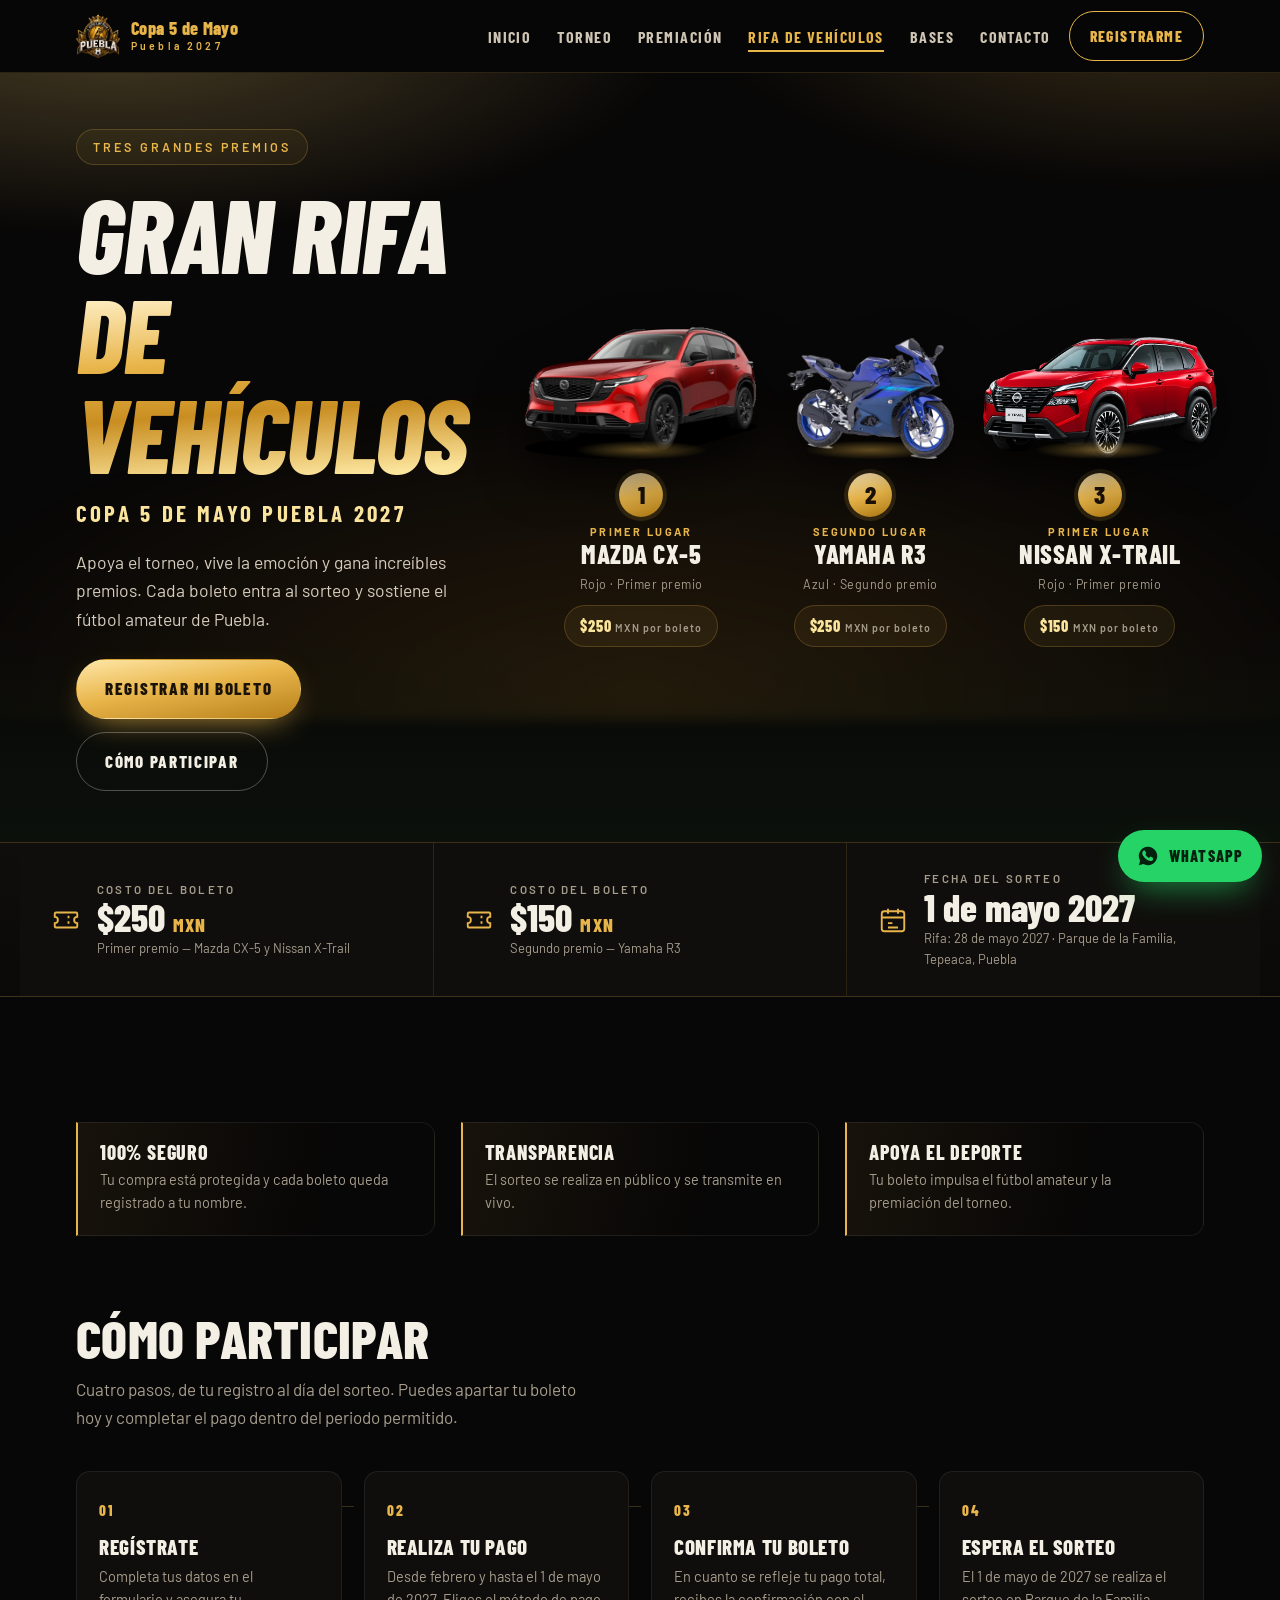
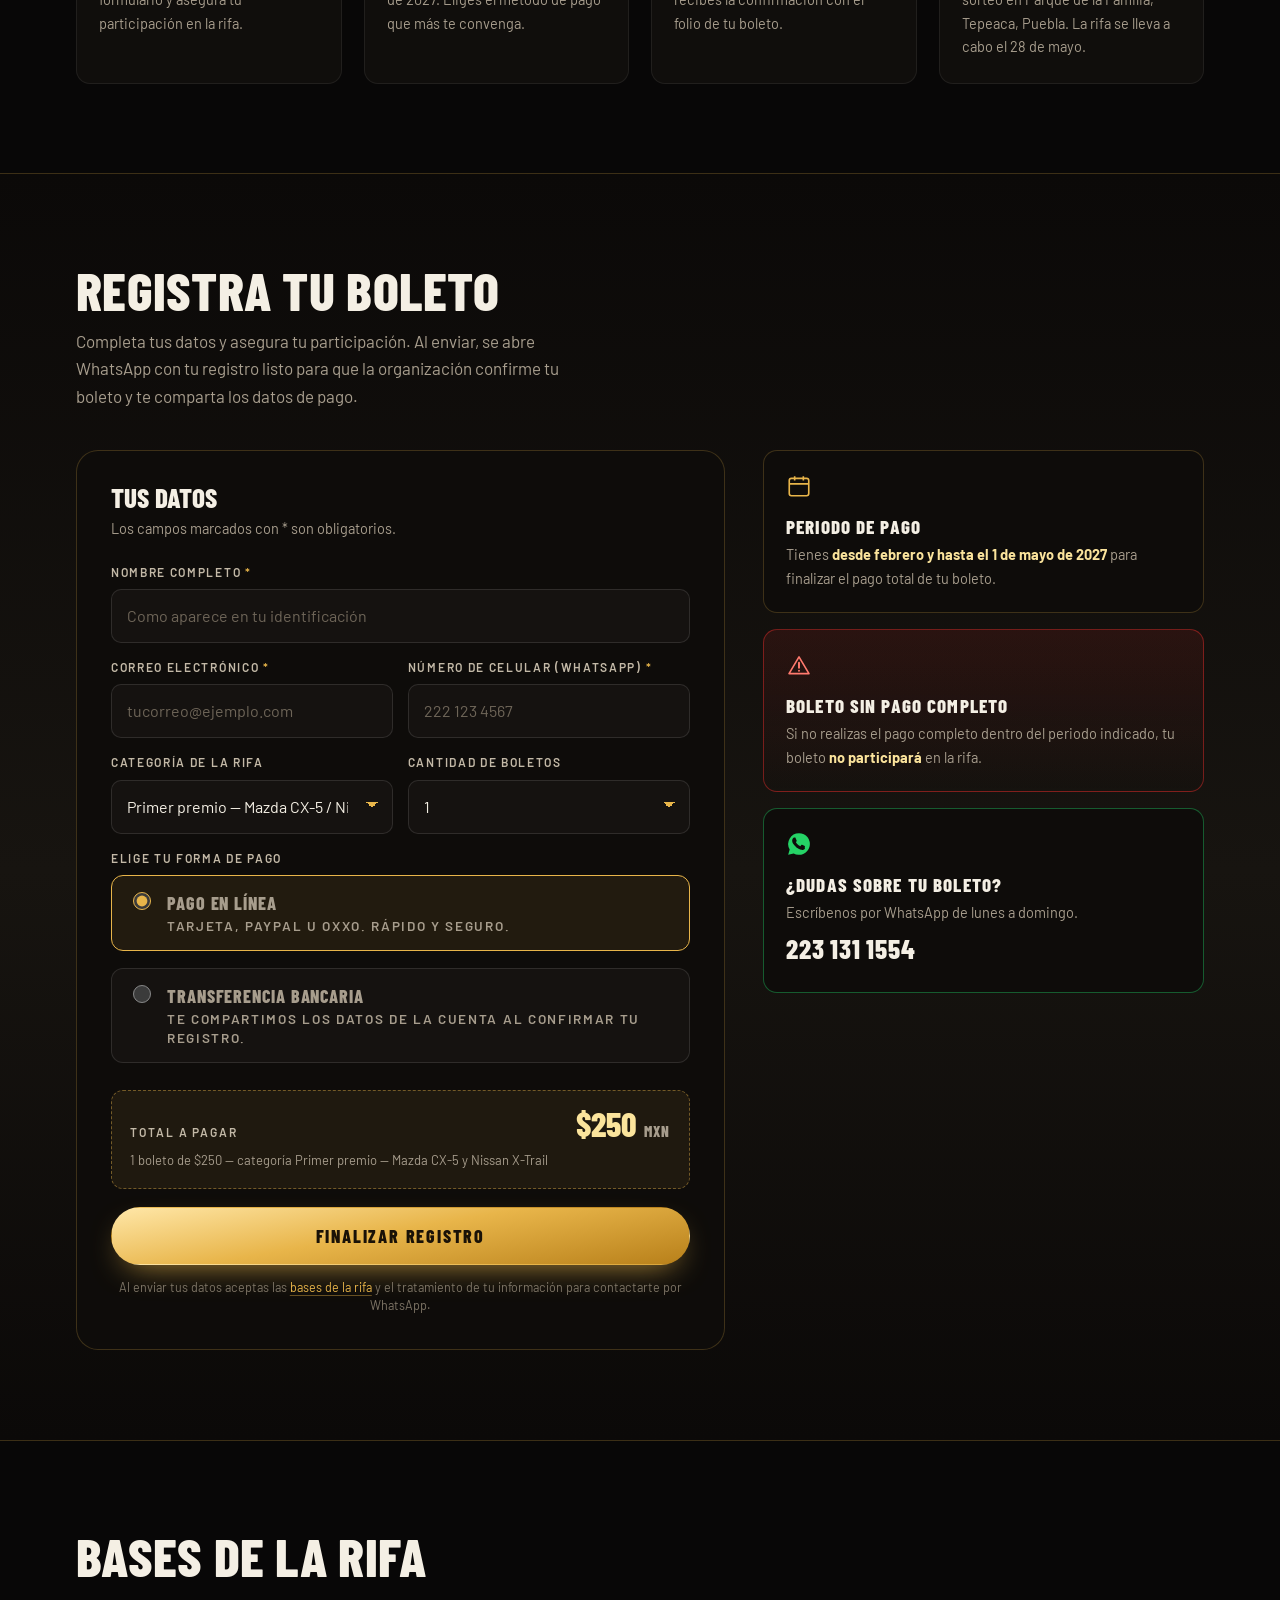
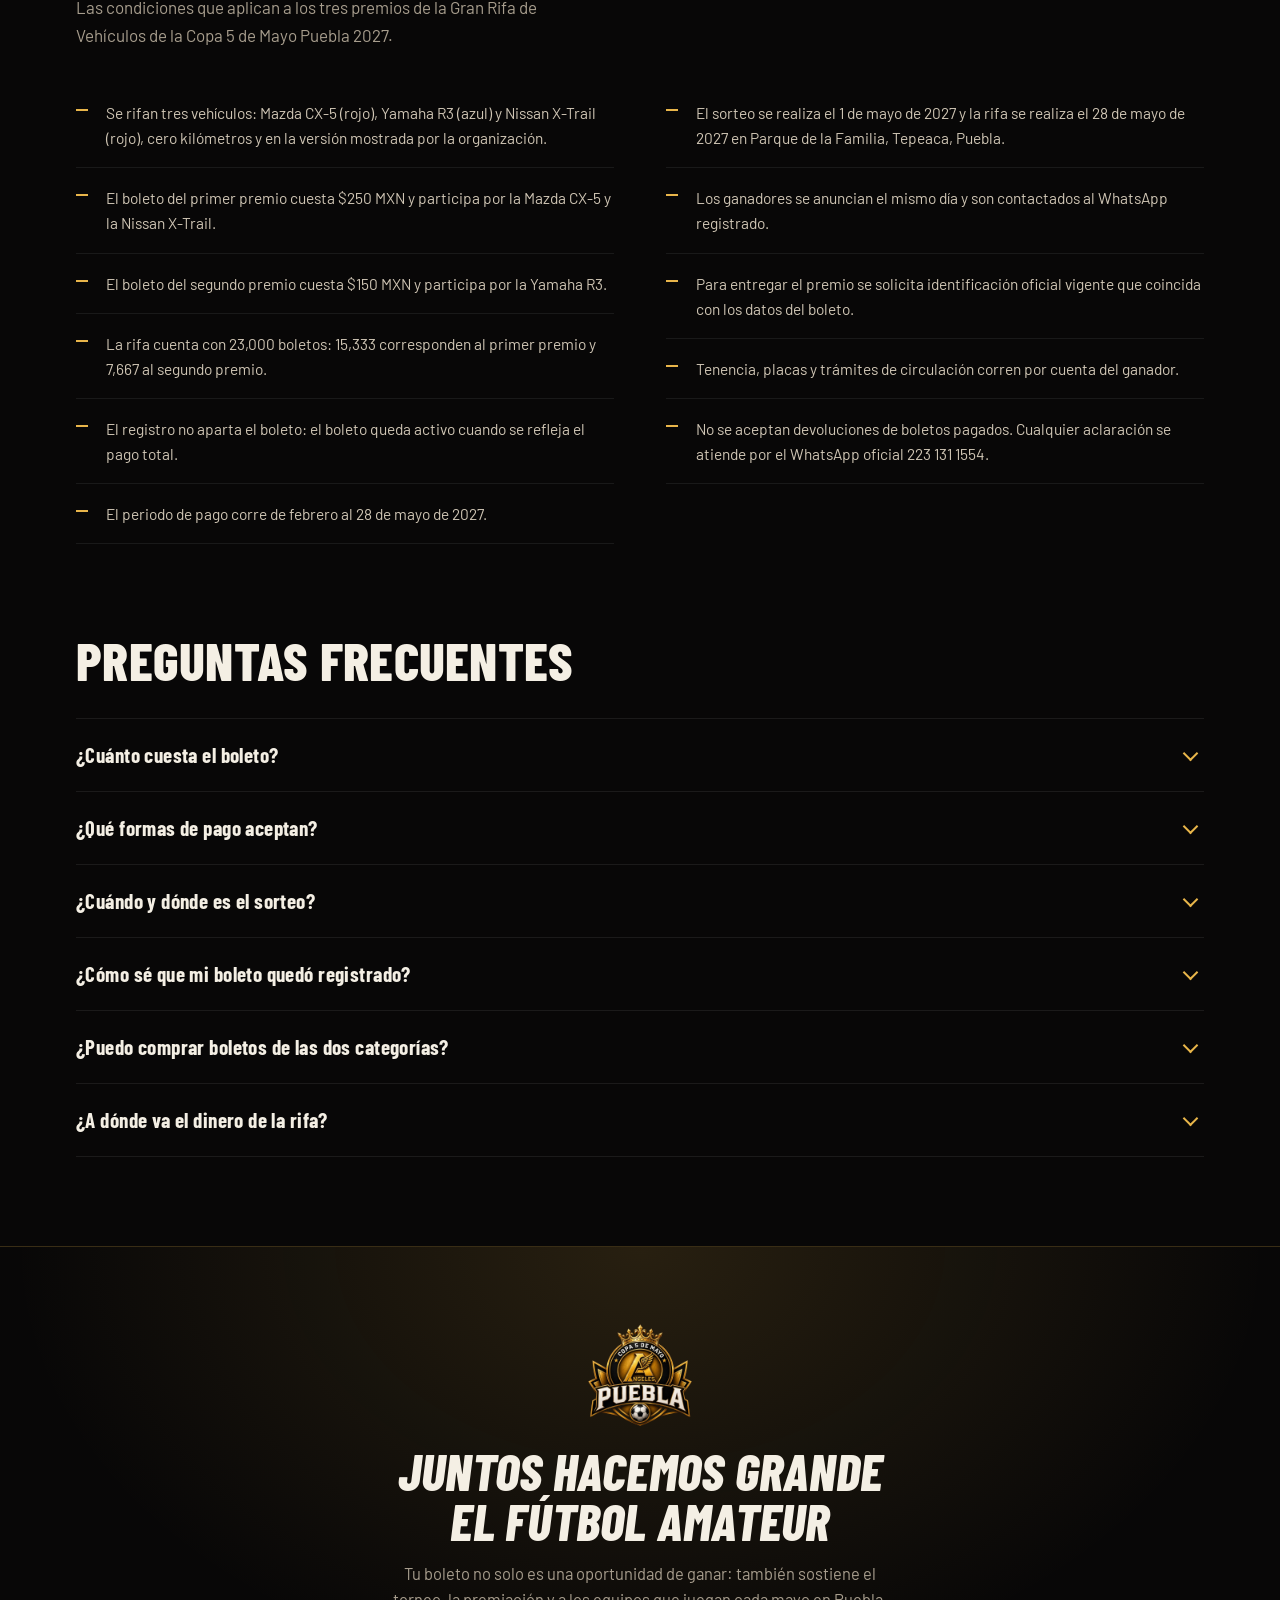
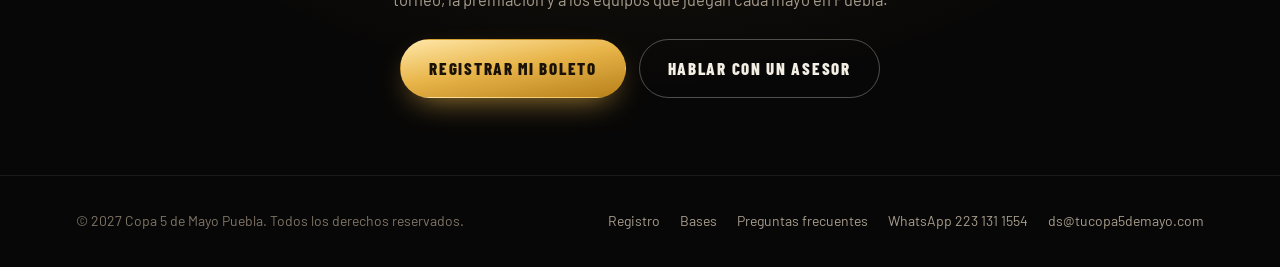
==== commit e9fba34f: "actualizar reglas y distribucion de rifas" ====
--- a/index.html
+++ b/index.html
@@ -4,10 +4,10 @@
 <meta charset="utf-8">
 <meta name="viewport" content="width=device-width, initial-scale=1">
 <title>Gran Rifa de Vehículos — Copa 5 de Mayo Puebla 2027</title>
-<meta name="description" content="Gran rifa de vehículos de la Copa 5 de Mayo Puebla 2027. Mazda CX-5, Yamaha R3 y Nissan X-Trail. Boletos desde $150 MXN. Sorteo el 1 de mayo de 2027 ante notario público.">
+<meta name="description" content="Gran rifa de vehículos de la Copa 5 de Mayo Puebla 2027. Mazda CX-5 y Nissan X-Trail como primer lugar, Yamaha R3 como segundo. Boletos desde $150 MXN. Sorteo el 1 de mayo de 2027 y rifa el 28 de mayo de 2027 en Parque de la Familia, Tepeaca, Puebla.">
 <meta name="theme-color" content="#0A0A0A">
 <meta property="og:title" content="Gran Rifa de Vehículos — Copa 5 de Mayo Puebla 2027">
-<meta property="og:description" content="Tres grandes premios. Boletos desde $150 MXN. Sorteo el 1 de mayo de 2027.">
+<meta property="og:description" content="Primer lugar: Mazda CX-5 y Nissan X-Trail. Segundo lugar: Yamaha R3. Sorteo el 1 de mayo de 2027 y rifa el 28 de mayo de 2027 en Parque de la Familia, Tepeaca, Puebla.">
 <meta property="og:type" content="website">
 <link rel="preconnect" href="https://fonts.googleapis.com">
 <link rel="preconnect" href="https://fonts.gstatic.com" crossorigin>
@@ -61,21 +61,21 @@
           <div class="prize-img"><img src="[data-uri]" alt="Mazda CX-5 roja, primer premio de la rifa"></div>
           <span class="rank" aria-hidden="true">1</span>
           <h3><span class="place">Primer lugar</span>Mazda CX-5</h3>
-          <p class="cat">Rojo · Categoría 11 vs 11</p>
+          <p class="cat">Rojo · Primer premio</p>
           <p class="tick">$250 <small>MXN por boleto</small></p>
         </article>
         <article class="prize prize--2">
           <div class="prize-img"><img src="[data-uri]" alt="Motocicleta Yamaha R3 azul, segundo premio de la rifa"></div>
           <span class="rank" aria-hidden="true">2</span>
           <h3><span class="place">Segundo lugar</span>Yamaha R3</h3>
-          <p class="cat">Azul · Categoría 11 vs 11</p>
+          <p class="cat">Azul · Segundo premio</p>
           <p class="tick">$250 <small>MXN por boleto</small></p>
         </article>
         <article class="prize prize--3">
           <div class="prize-img"><img src="[data-uri]" alt="Nissan X-Trail roja, tercer premio de la rifa"></div>
           <span class="rank" aria-hidden="true">3</span>
-          <h3><span class="place">Tercer lugar</span>Nissan X-Trail</h3>
-          <p class="cat">Rojo · Categoría 7 vs 7</p>
+          <h3><span class="place">Primer lugar</span>Nissan X-Trail</h3>
+          <p class="cat">Rojo · Primer premio</p>
           <p class="tick">$150 <small>MXN por boleto</small></p>
         </article>
       </div>
@@ -90,7 +90,7 @@
             <div>
               <p class="k">Costo del boleto</p>
               <p class="v">$250 <em>MXN</em></p>
-              <p class="n">Categoría 11 vs 11 — Mazda CX-5 y Yamaha R3</p>
+              <p class="n">Primer premio — Mazda CX-5 y Nissan X-Trail</p>
             </div>
           </div>
           <div class="fact">
@@ -98,7 +98,7 @@
             <div>
               <p class="k">Costo del boleto</p>
               <p class="v">$150 <em>MXN</em></p>
-              <p class="n">Categoría 7 vs 7 — Nissan X-Trail</p>
+              <p class="n">Segundo premio — Yamaha R3</p>
             </div>
           </div>
           <div class="fact">
@@ -106,7 +106,7 @@
             <div>
               <p class="k">Fecha del sorteo</p>
               <p class="v">1 de mayo 2027</p>
-              <p class="n">Sede por confirmar · ante notario público</p>
+              <p class="n">Rifa: 28 de mayo 2027 · Parque de la Familia, Tepeaca, Puebla</p>
             </div>
           </div>
         </div>
@@ -124,7 +124,7 @@
         </div>
         <div>
           <h3>Transparencia</h3>
-          <p>El sorteo se realiza ante notario público y se transmite en vivo.</p>
+          <p>El sorteo se realiza en  público y se transmite en vivo.</p>
         </div>
         <div>
           <h3>Apoya el deporte</h3>
@@ -152,7 +152,7 @@
         </article>
         <article class="step">
           <h3>Espera el sorteo</h3>
-          <p>El 1 de mayo de 2027 se realiza el sorteo en la sede por confirmar.</p>
+          <p>El 1 de mayo de 2027 se realiza el sorteo en Parque de la Familia, Tepeaca, Puebla. La rifa se lleva a cabo el 28 de mayo.</p>
         </article>
       </div>
     </div>
@@ -195,8 +195,8 @@
               <div class="field">
                 <label for="categoria">Categoría de la rifa</label>
                 <select id="categoria" name="categoria">
-                  <option value="250|11 vs 11 — Mazda CX-5 y Yamaha R3">11 vs 11 — Mazda CX-5 / Yamaha R3 — $250</option>
-                  <option value="150|7 vs 7 — Nissan X-Trail">7 vs 7 — Nissan X-Trail — $150</option>
+                  <option value="250|Primer premio — Mazda CX-5 y Nissan X-Trail">Primer premio — Mazda CX-5 / Nissan X-Trail — $250</option>
+                  <option value="150|Segundo premio — Yamaha R3">Segundo premio — Yamaha R3 — $150</option>
                 </select>
               </div>
               <div class="field">
@@ -231,7 +231,7 @@
             <div class="total">
               <span class="lbl">Total a pagar</span>
               <span class="amt" id="total">$250 <em>MXN</em></span>
-              <span class="brk" id="detalle">1 boleto de $250 — categoría 11 vs 11</span>
+              <span class="brk" id="detalle">1 boleto de $250 — Primer premio</span>
             </div>
 
             <button class="btn btn-gold" type="submit">Finalizar registro</button>
@@ -280,13 +280,14 @@
       <div class="bases">
         <ul>
           <li>Se rifan tres vehículos: Mazda CX-5 (rojo), Yamaha R3 (azul) y Nissan X-Trail (rojo), cero kilómetros y en la versión mostrada por la organización.</li>
-          <li>El boleto de la categoría 11 vs 11 cuesta $250 MXN y participa por la Mazda CX-5 y la Yamaha R3.</li>
-          <li>El boleto de la categoría 7 vs 7 cuesta $150 MXN y participa por la Nissan X-Trail.</li>
+          <li>El boleto del primer premio cuesta $250 MXN y participa por la Mazda CX-5 y la Nissan X-Trail.</li>
+          <li>El boleto del segundo premio cuesta $150 MXN y participa por la Yamaha R3.</li>
+          <li>La rifa cuenta con 23,000 boletos: 15,333 corresponden al primer premio y 7,667 al segundo premio.</li>
           <li>El registro no aparta el boleto: el boleto queda activo cuando se refleja el pago total.</li>
-          <li>El periodo de pago corre de febrero al 1 de mayo de 2027.</li>
+          <li>El periodo de pago corre de febrero al 28 de mayo de 2027.</li>
         </ul>
         <ul>
-          <li>El sorteo se realiza el 1 de mayo de 2027 ante notario público, en la sede que la organización confirme en este sitio.</li>
+          <li>El sorteo se realiza el 1 de mayo de 2027 y la rifa se realiza el 28 de mayo de 2027 en Parque de la Familia, Tepeaca, Puebla.</li>
           <li>Los ganadores se anuncian el mismo día y son contactados al WhatsApp registrado.</li>
           <li>Para entregar el premio se solicita identificación oficial vigente que coincida con los datos del boleto.</li>
           <li>Tenencia, placas y trámites de circulación corren por cuenta del ganador.</li>
@@ -303,7 +304,7 @@
       <div class="faq">
         <details>
           <summary>¿Cuánto cuesta el boleto?</summary>
-          <p>$250 MXN el boleto de la categoría 11 vs 11 (Mazda CX-5 y Yamaha R3) y $150 MXN el de la categoría 7 vs 7 (Nissan X-Trail). Puedes comprar todos los boletos que quieras.</p>
+          <p>$250 MXN el boleto del primer premio (Mazda CX-5 y Nissan X-Trail) y $150 MXN el del segundo premio (Yamaha R3). Puedes comprar todos los boletos que quieras.</p>
         </details>
         <details>
           <summary>¿Qué formas de pago aceptan?</summary>
@@ -311,7 +312,7 @@
         </details>
         <details>
           <summary>¿Cuándo y dónde es el sorteo?</summary>
-          <p>El 1 de mayo de 2027, ante notario público. La sede se confirma en este sitio y por las redes oficiales del torneo unos días antes.</p>
+          <p>El sorteo se realiza el 1 de mayo de 2027, y la rifa se lleva a cabo el 28 de mayo de 2027 en Parque de la Familia, Tepeaca, Puebla.</p>
         </details>
         <details>
           <summary>¿Cómo sé que mi boleto quedó registrado?</summary>
@@ -319,7 +320,7 @@
         </details>
         <details>
           <summary>¿Puedo comprar boletos de las dos categorías?</summary>
-          <p>Sí. Cada categoría es independiente: si quieres participar por los tres vehículos, registra un boleto de 11 vs 11 y otro de 7 vs 7.</p>
+          <p>Sí. Cada rifa es independiente: si quieres participar por los tres vehículos, registra un boleto del primer premio y otro del segundo premio.</p>
         </details>
         <details>
           <summary>¿A dónde va el dinero de la rifa?</summary>
